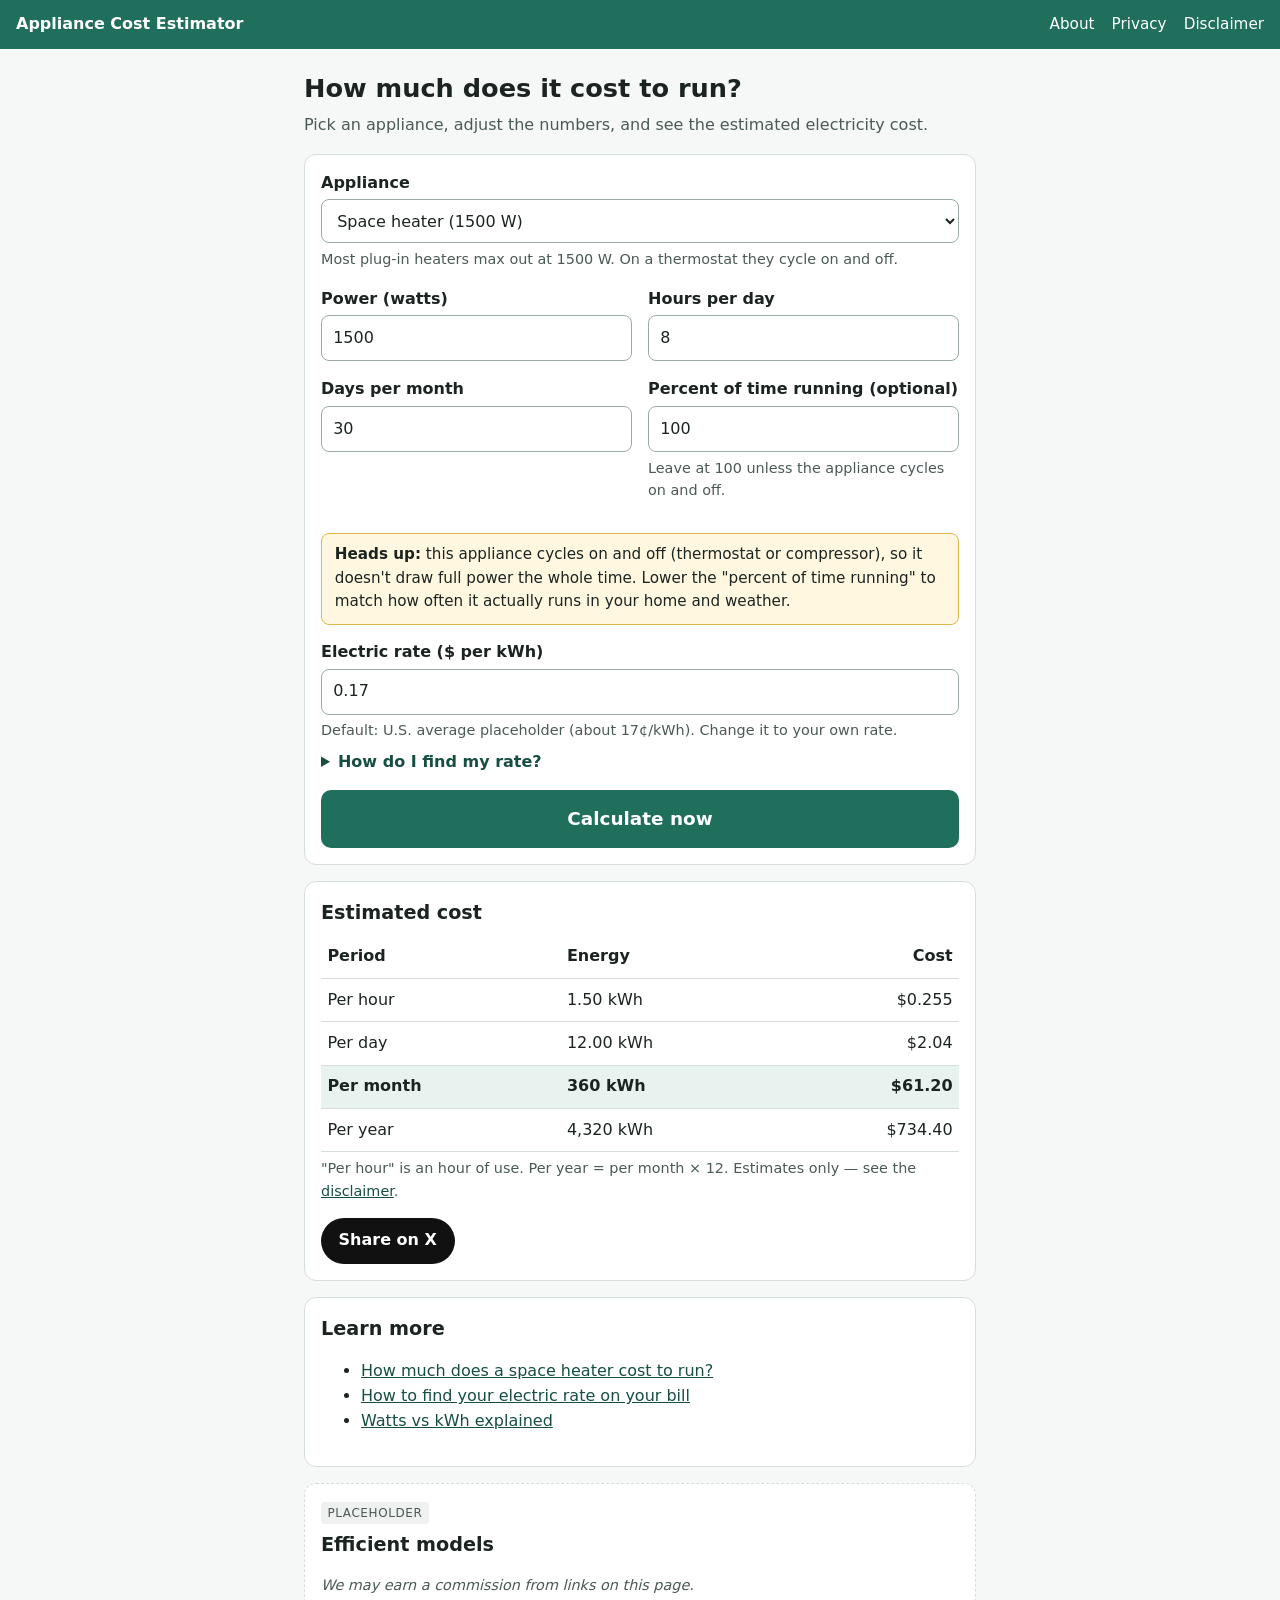
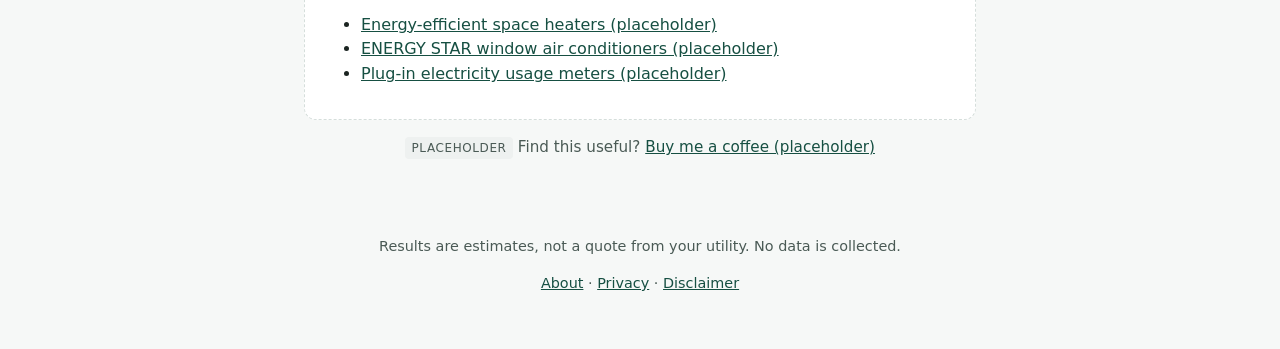
==== index.html @ 7a91cf77 "Work from file://, add Calculate now button, show unzip hint if scripts fail to load Co-Authored-By:" ====
<!doctype html>
<html lang="en">
<head>
  <meta charset="utf-8">
  <meta name="viewport" content="width=device-width, initial-scale=1">
  <title>Appliance Running-Cost Estimator</title>
  <meta name="description" content="Estimate how much it costs to run a home appliance per hour, day, month, and year at your electric rate.">
  <meta name="theme-color" content="#1f6f5c">
  <link rel="icon" href="icons/icon.svg" type="image/svg+xml">
  <link rel="apple-touch-icon" href="icons/icon-192.png">
  <link rel="stylesheet" href="styles.css">
</head>
<body>
  <a class="skip" href="#main">Skip to calculator</a>
  <header class="site-header">
    <a class="brand" href="index.html">Appliance Cost Estimator</a>
    <nav aria-label="Main">
      <a href="pages/about.html">About</a>
      <a href="pages/privacy.html">Privacy</a>
      <a href="pages/disclaimer.html">Disclaimer</a>
    </nav>
  </header>

  <main id="main">
    <h1>How much does it cost to run?</h1>
    <p class="lead">Pick an appliance, adjust the numbers, and see the estimated electricity cost.</p>

    <form id="calc-form" class="card" novalidate>
      <div class="field">
        <label for="appliance">Appliance</label>
        <select id="appliance"><option value="">Loading appliances…</option></select>
        <p id="appliance-note" class="hint" aria-live="polite"></p>
      </div>

      <div class="grid">
        <div class="field">
          <label for="watts">Power (watts)</label>
          <input id="watts" type="number" inputmode="decimal" min="0" step="any">
        </div>
        <div class="field">
          <label for="hours">Hours per day</label>
          <input id="hours" type="number" inputmode="decimal" min="0" max="24" step="any">
        </div>
        <div class="field">
          <label for="days">Days per month</label>
          <input id="days" type="number" inputmode="numeric" min="0" max="31" step="1">
        </div>
        <div class="field">
          <label for="duty">Percent of time running (optional)</label>
          <input id="duty" type="number" inputmode="decimal" min="0" max="100" step="any" aria-describedby="duty-help">
          <p id="duty-help" class="hint">Leave at 100 unless the appliance cycles on and off.</p>
        </div>
      </div>

      <p id="duty-tip" class="tip" hidden>
        <strong>Heads up:</strong> this appliance cycles on and off (thermostat or compressor), so it
        doesn't draw full power the whole time. Lower the "percent of time running" to match how often
        it actually runs in your home and weather.
      </p>

      <div class="field">
        <label for="rate">Electric rate ($ per kWh)</label>
        <input id="rate" type="number" inputmode="decimal" min="0" step="0.001" aria-describedby="rate-label">
        <p id="rate-label" class="hint"></p>
        <details>
          <summary>How do I find my rate?</summary>
          <p>Look at your electric bill. The simplest way: divide the <strong>total amount due</strong>
            for electricity by the <strong>kWh used</strong> that month. Example: $120 ÷ 800 kWh = $0.15 per kWh.
            <a href="pages/find-electric-rate.html">Step-by-step guide</a>.</p>
        </details>
      </div>

      <p id="form-error" class="error" role="alert" hidden></p>
      <p id="load-error" class="error" role="alert" hidden>
        The calculator files didn't load. If you opened this from inside a ZIP file, extract (unzip) the
        whole folder first, then open <code>index.html</code> from the extracted folder.
      </p>

      <button type="submit" class="button calc-button">Calculate now</button>
    </form>

    <section class="card results" aria-labelledby="results-heading">
      <h2 id="results-heading" tabindex="-1">Estimated cost</h2>
      <table>
        <thead><tr><th scope="col">Period</th><th scope="col">Energy</th><th scope="col">Cost</th></tr></thead>
        <tbody aria-live="polite">
          <tr><th scope="row">Per hour</th><td id="kwh-hour">–</td><td id="cost-hour">–</td></tr>
          <tr><th scope="row">Per day</th><td id="kwh-day">–</td><td id="cost-day">–</td></tr>
          <tr class="highlight"><th scope="row">Per month</th><td id="kwh-month">–</td><td id="cost-month">–</td></tr>
          <tr><th scope="row">Per year</th><td id="kwh-year">–</td><td id="cost-year">–</td></tr>
        </tbody>
      </table>
      <p class="hint">"Per hour" is an hour of use. Per year = per month × 12. Estimates only — see the <a href="pages/disclaimer.html">disclaimer</a>.</p>
      <a id="share-x" class="button" href="https://x.com/intent/post" target="_blank" rel="noopener noreferrer">Share on X</a>
    </section>

    <section class="card">
      <h2>Learn more</h2>
      <ul>
        <li><a href="pages/space-heater-cost.html">How much does a space heater cost to run?</a></li>
        <li><a href="pages/find-electric-rate.html">How to find your electric rate on your bill</a></li>
        <li><a href="pages/watts-vs-kwh.html">Watts vs kWh explained</a></li>
      </ul>
    </section>

    <!-- PLACEHOLDER blocks: below results only, never covering the calculator -->
    <aside id="affiliate" class="card placeholder" aria-labelledby="affiliate-heading" hidden>
      <p class="badge">Placeholder</p>
      <h2 id="affiliate-heading"></h2>
      <p id="affiliate-disclosure" class="disclosure"></p>
      <ul id="affiliate-links"></ul>
    </aside>

    <aside id="sponsor" class="card placeholder" aria-label="Local sponsor" hidden>
      <p class="badge">Local sponsor</p>
      <h2 id="sponsor-name"></h2>
      <p id="sponsor-message"></p>
      <a id="sponsor-link" href="#" rel="sponsored nofollow">Learn more</a>
    </aside>

    <p id="tip" class="tip-line" hidden><span class="badge">Placeholder</span> Find this useful? <a id="tip-link" href="#"></a></p>
  </main>

  <footer class="site-footer">
    <p>Results are estimates, not a quote from your utility. No data is collected.</p>
    <p><a href="pages/about.html">About</a> · <a href="pages/privacy.html">Privacy</a> · <a href="pages/disclaimer.html">Disclaimer</a></p>
  </footer>

  <noscript><p class="error" style="text-align:center">Please turn on JavaScript to use the calculator.</p></noscript>
  <!-- Plain scripts (no modules, no fetch) so the page works when opened directly from a file. Order matters: config first. -->
  <script src="config.js"></script>
  <script src="app.js"></script>
  <script>
    if (!window.APP_CONFIG || !window.APP_READY) {
      document.getElementById("load-error").hidden = false;
    }
  </script>
</body>
</html>
---- styles.css ----
:root {
  --bg: #f6f8f7; --card: #fff; --text: #1b2421; --muted: #4a5a55;
  --accent: #1f6f5c; --accent-dark: #164f42; --border: #d5dedb;
  --warn-bg: #fff7e0; --warn-border: #e0b84a; --error: #b3261e;
}
* { box-sizing: border-box; }
html { -webkit-text-size-adjust: 100%; }
body {
  margin: 0; font: 1rem/1.55 system-ui, -apple-system, "Segoe UI", Roboto, sans-serif;
  color: var(--text); background: var(--bg);
}
a { color: var(--accent-dark); }
a:focus-visible, button:focus-visible, input:focus-visible, select:focus-visible, summary:focus-visible {
  outline: 3px solid #f2a900; outline-offset: 2px;
}
.skip { position: absolute; left: -999px; }
.skip:focus { left: 1rem; top: 1rem; background: #fff; padding: .5rem; z-index: 10; }

.site-header {
  display: flex; flex-wrap: wrap; gap: .5rem 1rem; align-items: center; justify-content: space-between;
  padding: .75rem 1rem; background: var(--accent); color: #fff;
}
.site-header a { color: #fff; text-decoration: none; }
.site-header nav a { margin-left: .75rem; font-size: .95rem; }
.site-header nav a:first-child { margin-left: 0; }
.brand { font-weight: 700; }

main { max-width: 44rem; margin: 0 auto; padding: 1rem; }
h1 { font-size: 1.6rem; line-height: 1.25; margin: .5rem 0; }
h2 { font-size: 1.2rem; margin: 0 0 .5rem; }
.lead { color: var(--muted); margin-top: 0; }

.card {
  background: var(--card); border: 1px solid var(--border); border-radius: 12px;
  padding: 1rem; margin: 1rem 0;
}
.field { margin-bottom: 1rem; }
label { display: block; font-weight: 600; margin-bottom: .25rem; }
input, select {
  width: 100%; font: inherit; padding: .6rem .7rem; min-height: 44px;
  border: 1px solid #9aaba6; border-radius: 8px; background: #fff; color: var(--text);
}
.grid { display: grid; gap: 0 1rem; grid-template-columns: 1fr; }
@media (min-width: 34rem) { .grid { grid-template-columns: 1fr 1fr; } }
.hint { color: var(--muted); font-size: .9rem; margin: .3rem 0 0; }
.tip { background: var(--warn-bg); border: 1px solid var(--warn-border); border-radius: 8px; padding: .6rem .8rem; font-size: .95rem; }
.error { color: var(--error); font-weight: 600; }
details { margin-top: .5rem; }
summary { cursor: pointer; color: var(--accent-dark); font-weight: 600; }

table { width: 100%; border-collapse: collapse; }
th, td { text-align: left; padding: .55rem .4rem; border-bottom: 1px solid var(--border); }
td:last-child, th:last-child { text-align: right; }
tbody th { font-weight: 500; }
.highlight { background: #e8f3ef; font-weight: 700; }
.highlight th { font-weight: 700; }

.button {
  display: inline-block; margin-top: 1rem; padding: .65rem 1.1rem; min-height: 44px;
  background: #111; color: #fff; border-radius: 999px; text-decoration: none; font-weight: 600;
}
.button:hover { background: #333; }
.calc-button {
  display: block; width: 100%; margin-top: .5rem; padding: .9rem 1rem; border: 0; cursor: pointer;
  font: inherit; font-size: 1.15rem; font-weight: 700; background: var(--accent); border-radius: 10px;
}
.calc-button:hover { background: var(--accent-dark); }
#results-heading:focus { outline: none; }

.placeholder { border-style: dashed; }
.badge {
  display: inline-block; font-size: .75rem; text-transform: uppercase; letter-spacing: .05em;
  background: #eef1f0; color: var(--muted); border-radius: 4px; padding: .1rem .4rem; margin: 0 0 .4rem;
}
.disclosure { font-size: .9rem; color: var(--muted); font-style: italic; }
.tip-line { text-align: center; font-size: .95rem; color: var(--muted); }

article { max-width: 44rem; }
article h1 { margin-top: 1rem; }
.back { display: inline-block; margin-top: 1rem; }

.site-footer { text-align: center; color: var(--muted); font-size: .9rem; padding: 1.5rem 1rem 2.5rem; }
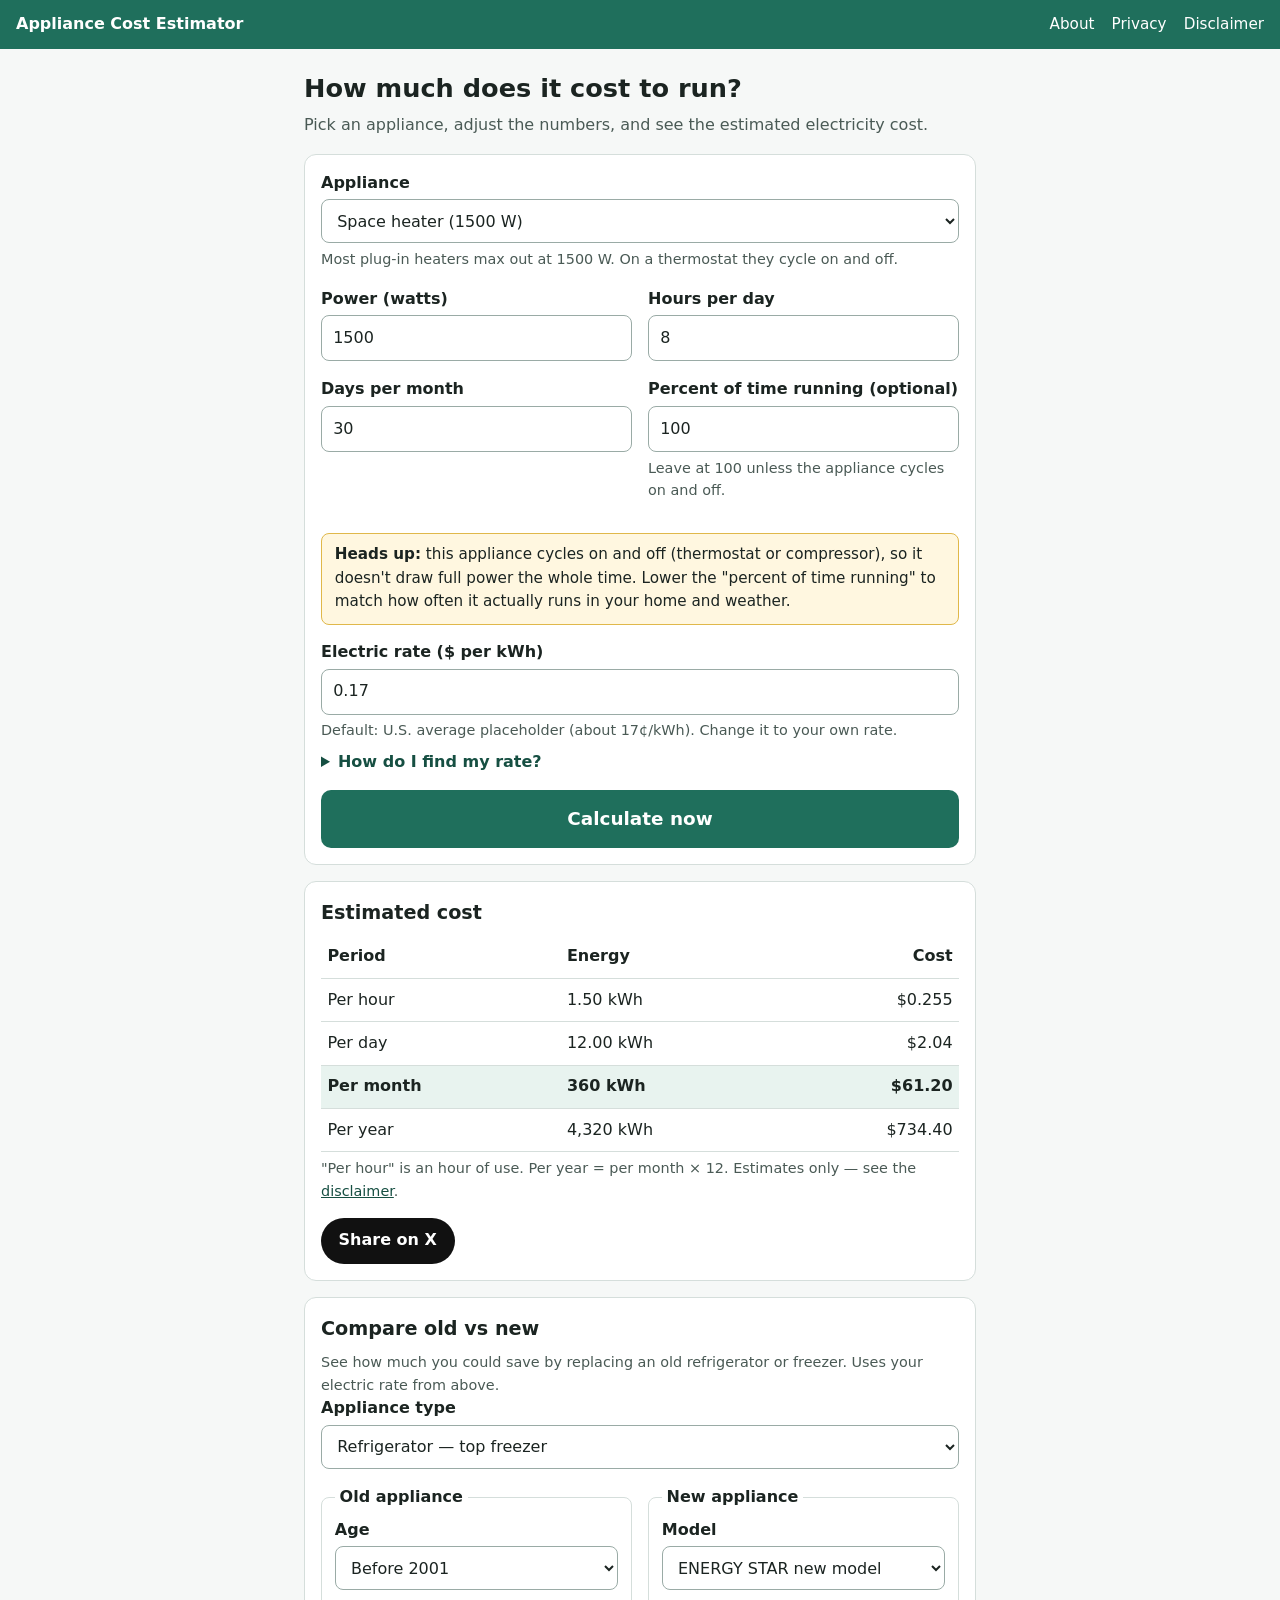
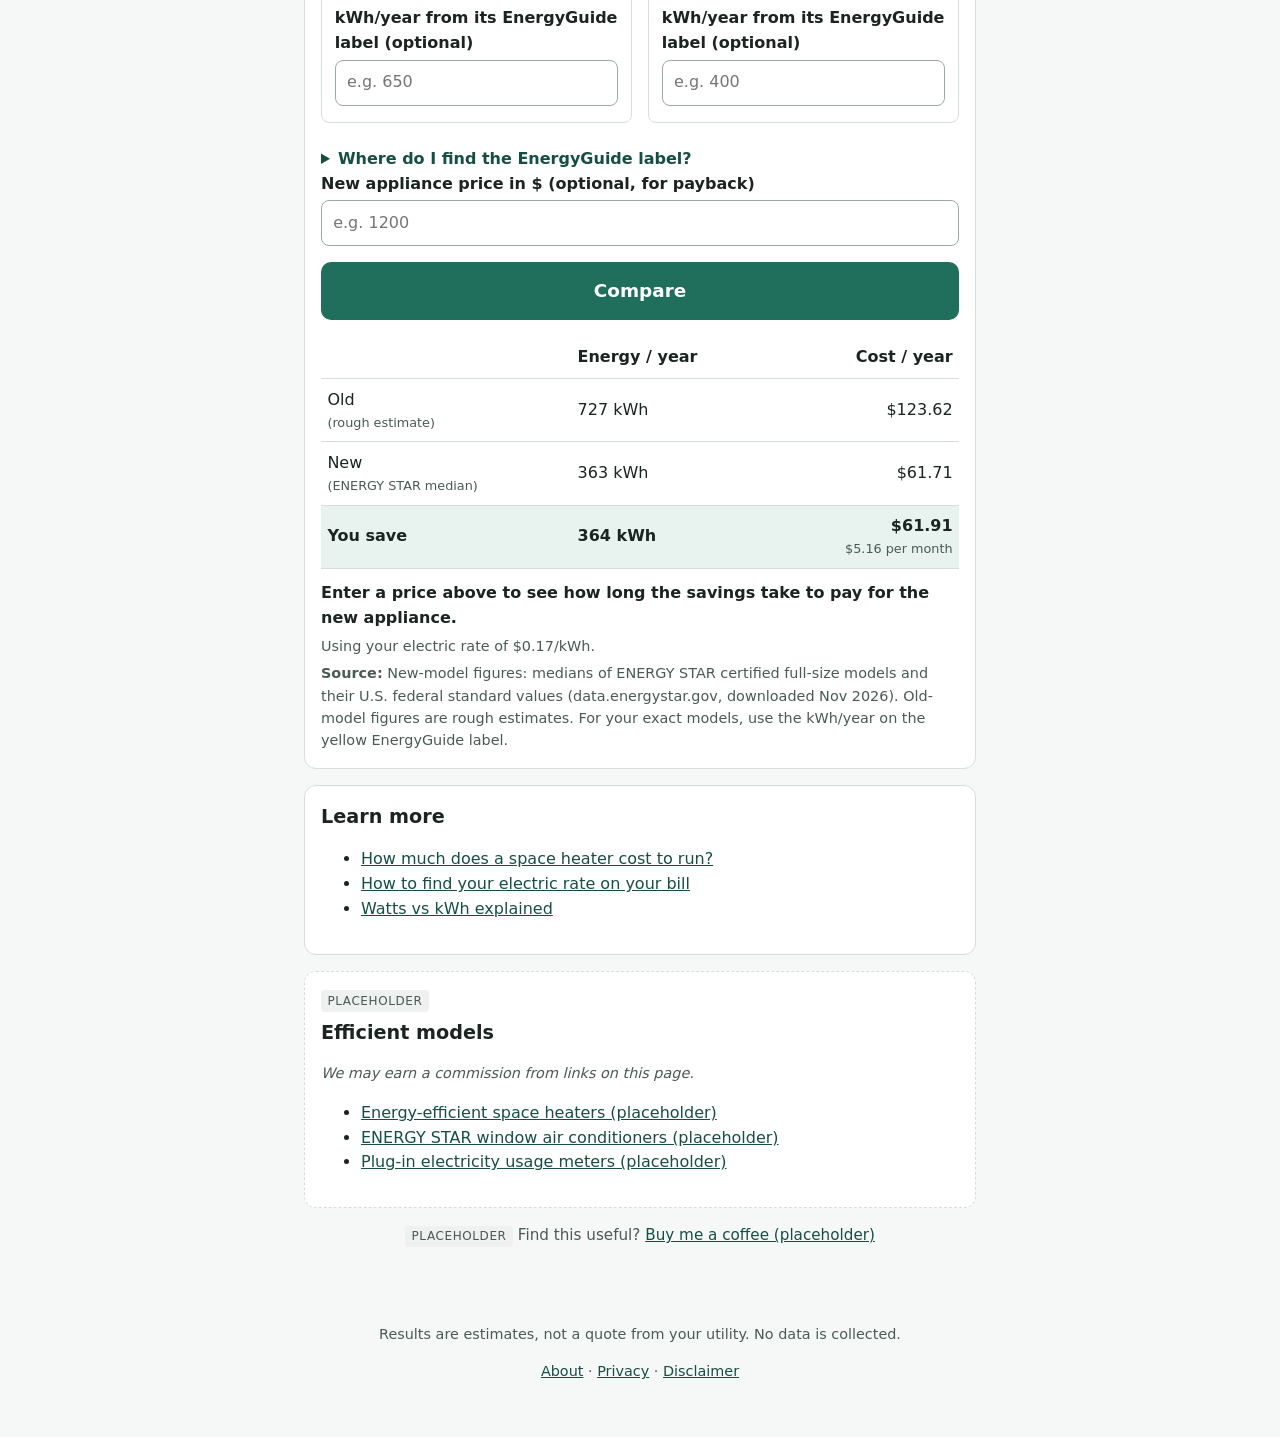
==== commit 25486369: "Add old vs new comparison for refrigerators and freezers (ENERGY STAR data) Co-Authored-By: bot_apk " ====
--- a/index.html
+++ b/index.html
@@ -94,6 +94,79 @@
       <a id="share-x" class="button" href="https://x.com/intent/post" target="_blank" rel="noopener noreferrer">Share on X</a>
     </section>
 
+    <section id="compare" class="card" aria-labelledby="compare-heading">
+      <h2 id="compare-heading">Compare old vs new</h2>
+      <p class="hint">See how much you could save by replacing an old refrigerator or freezer. Uses your electric rate from above.</p>
+      <form id="compare-form" novalidate>
+        <div class="field">
+          <label for="cmp-type">Appliance type</label>
+          <select id="cmp-type"><option value="">Loading…</option></select>
+        </div>
+        <div class="grid">
+          <fieldset>
+            <legend>Old appliance</legend>
+            <div class="field">
+              <label for="cmp-old-age">Age</label>
+              <select id="cmp-old-age"></select>
+            </div>
+            <div class="field">
+              <label for="cmp-old-kwh">kWh/year from its EnergyGuide label (optional)</label>
+              <input id="cmp-old-kwh" type="number" inputmode="numeric" min="0" step="1" placeholder="e.g. 650">
+            </div>
+          </fieldset>
+          <fieldset>
+            <legend>New appliance</legend>
+            <div class="field">
+              <label for="cmp-new-kind">Model</label>
+              <select id="cmp-new-kind">
+                <option value="energyStarNew">ENERGY STAR new model</option>
+                <option value="standardNew">Standard new model</option>
+              </select>
+            </div>
+            <div class="field">
+              <label for="cmp-new-kwh">kWh/year from its EnergyGuide label (optional)</label>
+              <input id="cmp-new-kwh" type="number" inputmode="numeric" min="0" step="1" placeholder="e.g. 400">
+            </div>
+          </fieldset>
+        </div>
+        <details>
+          <summary>Where do I find the EnergyGuide label?</summary>
+          <p>It's the yellow label that says <strong>Estimated Yearly Energy Use</strong> in kWh. On an appliance you own,
+            look inside the door or on the side or back (older units may no longer have it). For a new model, it's on the
+            appliance in the store and usually in the store's online listing. You can also search the model number in the
+            ENERGY STAR product finder. The kWh/year number is more accurate than our typical values, so use it when you can.</p>
+        </details>
+        <div class="field">
+          <label for="cmp-price">New appliance price in $ (optional, for payback)</label>
+          <input id="cmp-price" type="number" inputmode="decimal" min="0" step="any" placeholder="e.g. 1200">
+        </div>
+        <p id="cmp-error" class="error" role="alert" hidden></p>
+        <button type="submit" class="button calc-button">Compare</button>
+      </form>
+
+      <div id="cmp-results" aria-live="polite">
+        <table>
+          <thead><tr><th scope="col"></th><th scope="col">Energy / year</th><th scope="col">Cost / year</th></tr></thead>
+          <tbody>
+            <tr><th scope="row">Old <span id="cmp-old-src" class="src"></span></th><td id="cmp-old-year-kwh">–</td><td id="cmp-old-year-cost">–</td></tr>
+            <tr><th scope="row">New <span id="cmp-new-src" class="src"></span></th><td id="cmp-new-year-kwh">–</td><td id="cmp-new-year-cost">–</td></tr>
+            <tr class="highlight"><th scope="row">You save</th><td id="cmp-save-kwh">–</td><td><span id="cmp-save-year">–</span><span id="cmp-save-month" class="src"></span></td></tr>
+          </tbody>
+        </table>
+        <p id="cmp-payback" class="payback"></p>
+        <p id="cmp-rate-note" class="hint"></p>
+        <p class="hint"><strong>Source:</strong> <span id="cmp-source"></span></p>
+      </div>
+    </section>
+
+    <!-- Local sponsor slot: right below the savings result. Off by default (config.js > sponsor.enabled). -->
+    <aside id="sponsor" class="card placeholder" aria-label="Local sponsor" hidden>
+      <p class="badge">Local sponsor</p>
+      <h2 id="sponsor-name"></h2>
+      <p id="sponsor-message"></p>
+      <a id="sponsor-link" href="#" rel="sponsored nofollow">Learn more</a>
+    </aside>
+
     <section class="card">
       <h2>Learn more</h2>
       <ul>
@@ -111,12 +184,6 @@
       <ul id="affiliate-links"></ul>
     </aside>
 
-    <aside id="sponsor" class="card placeholder" aria-label="Local sponsor" hidden>
-      <p class="badge">Local sponsor</p>
-      <h2 id="sponsor-name"></h2>
-      <p id="sponsor-message"></p>
-      <a id="sponsor-link" href="#" rel="sponsored nofollow">Learn more</a>
-    </aside>
 
     <p id="tip" class="tip-line" hidden><span class="badge">Placeholder</span> Find this useful? <a id="tip-link" href="#"></a></p>
   </main>
@@ -130,6 +197,7 @@
   <!-- Plain scripts (no modules, no fetch) so the page works when opened directly from a file. Order matters: config first. -->
   <script src="config.js"></script>
   <script src="app.js"></script>
+  <script src="compare.js"></script>
   <script>
     if (!window.APP_CONFIG || !window.APP_READY) {
       document.getElementById("load-error").hidden = false;
--- a/styles.css
+++ b/styles.css
@@ -80,3 +80,9 @@
 .back { display: inline-block; margin-top: 1rem; }
 
 .site-footer { text-align: center; color: var(--muted); font-size: .9rem; padding: 1.5rem 1rem 2.5rem; }
+
+fieldset { border: 1px solid var(--border); border-radius: 8px; padding: .5rem .8rem 0; margin: 0 0 1rem; min-width: 0; }
+legend { font-weight: 700; padding: 0 .3rem; }
+.src { display: block; font-size: .8rem; font-weight: 400; color: var(--muted); }
+.payback { font-weight: 600; margin: .75rem 0 .25rem; }
+#cmp-results { margin-top: 1rem; }
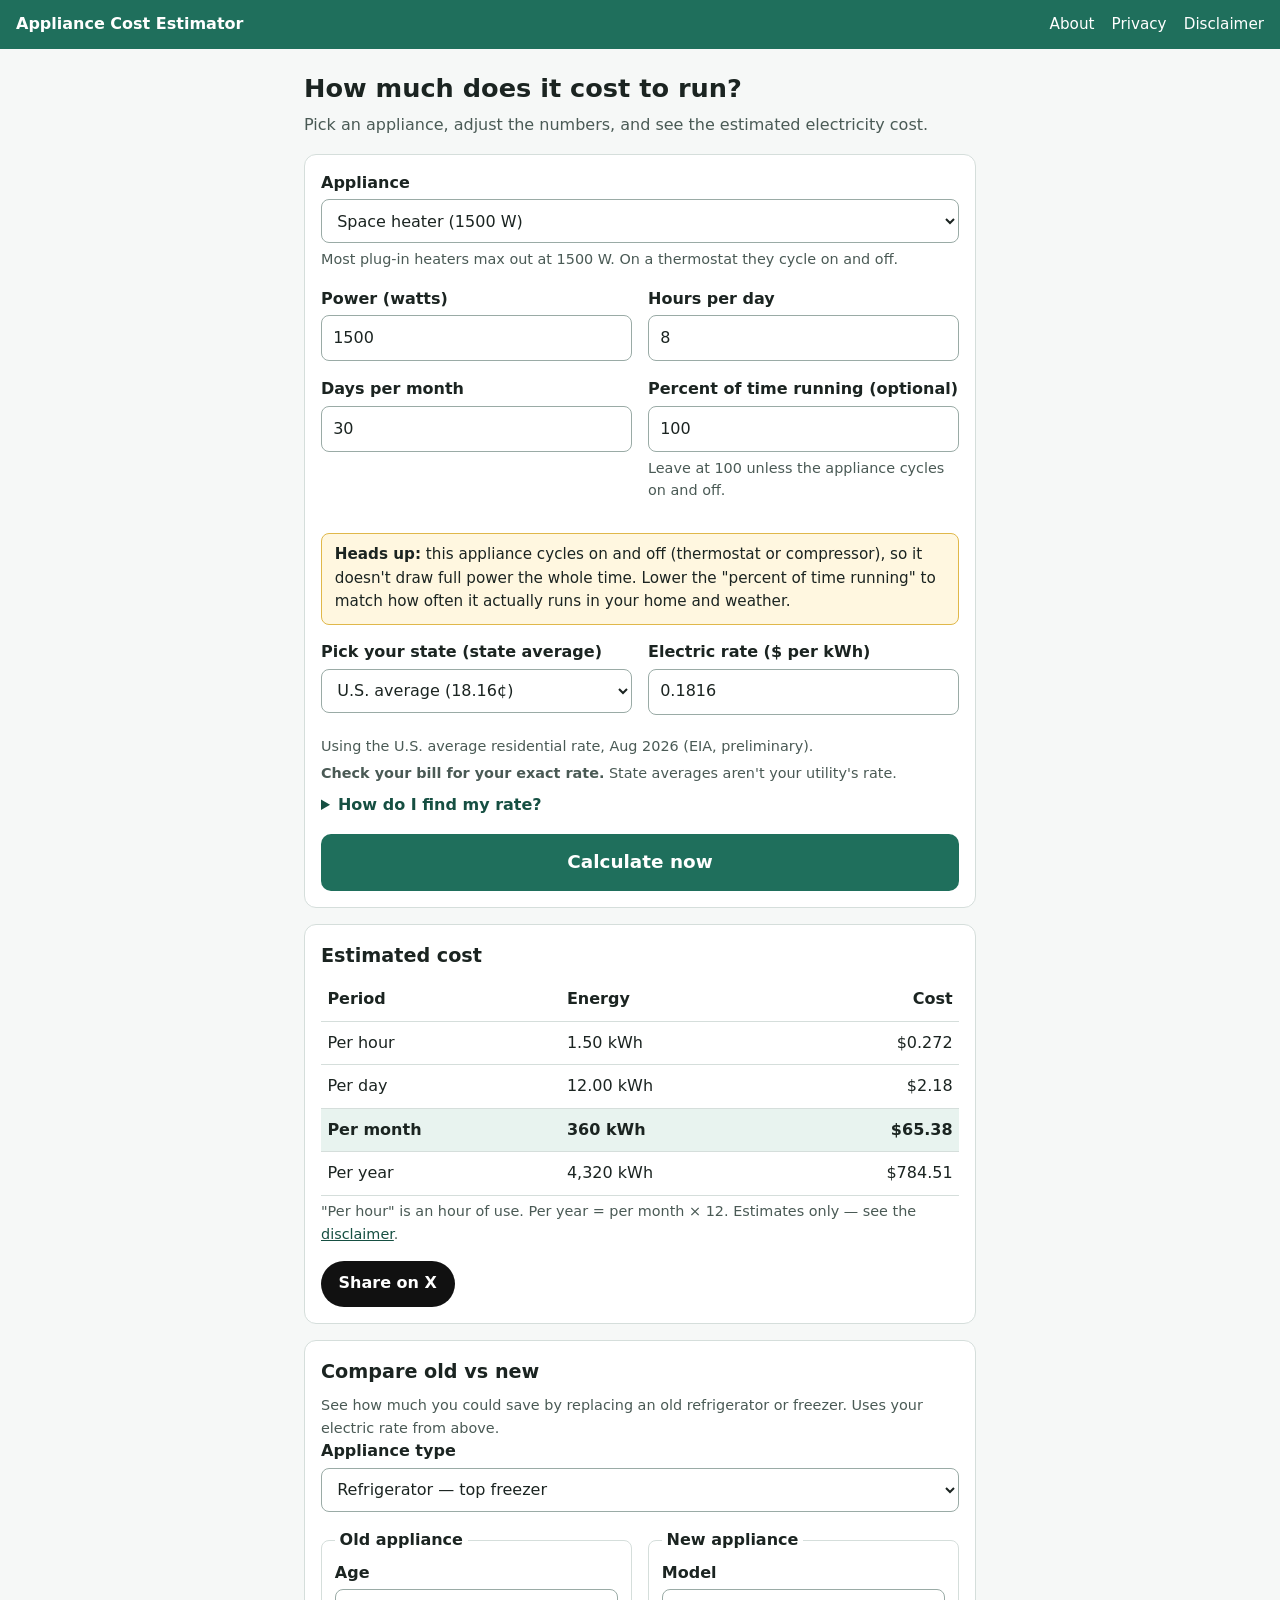
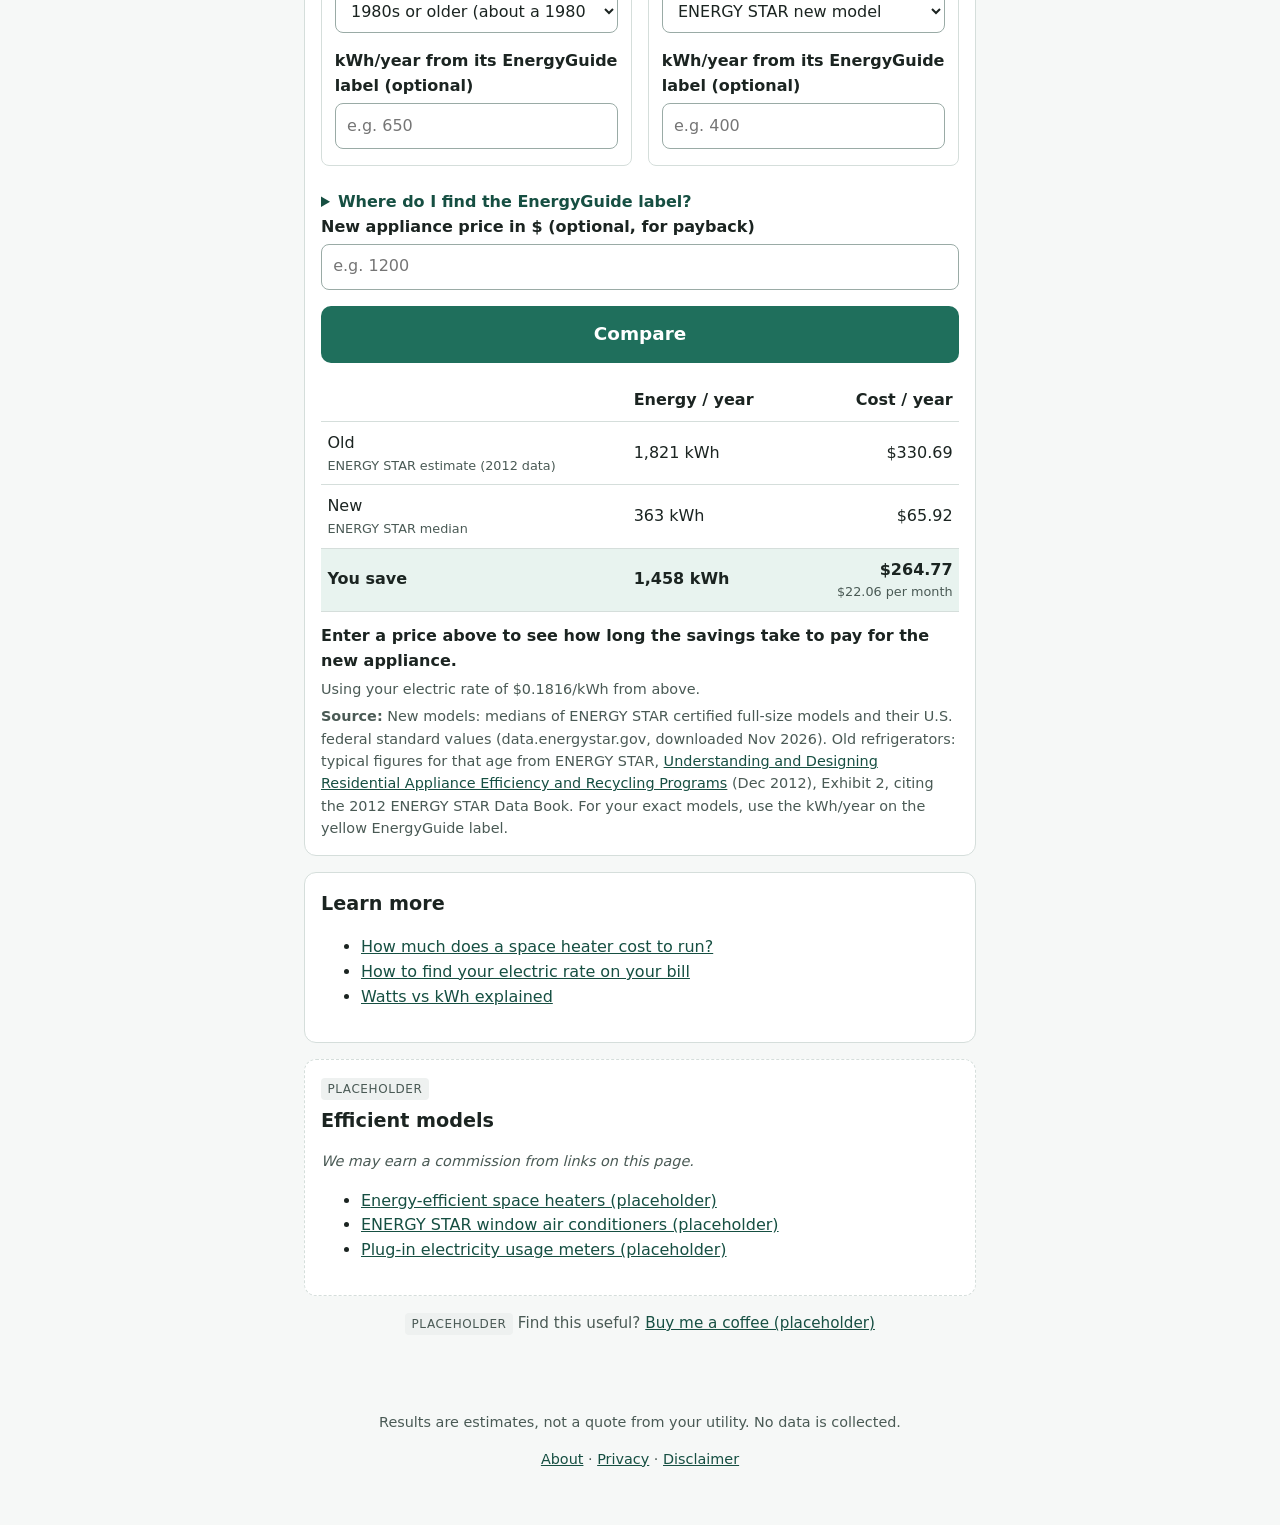
==== commit bd496d70: "EIA Aug 2026 default and state rates; ENERGY STAR figures for old refrigerators Co-Authored-By: bot_" ====
--- a/index.html
+++ b/index.html
@@ -58,10 +58,19 @@
         it actually runs in your home and weather.
       </p>
 
+      <div class="grid">
+        <div class="field">
+          <label for="state">Pick your state (state average)</label>
+          <select id="state"></select>
+        </div>
+        <div class="field">
+          <label for="rate">Electric rate ($ per kWh)</label>
+          <input id="rate" type="number" inputmode="decimal" min="0" step="0.0001" aria-describedby="rate-label rate-check">
+        </div>
+      </div>
       <div class="field">
-        <label for="rate">Electric rate ($ per kWh)</label>
-        <input id="rate" type="number" inputmode="decimal" min="0" step="0.001" aria-describedby="rate-label">
         <p id="rate-label" class="hint"></p>
+        <p id="rate-check" class="hint"><strong>Check your bill for your exact rate.</strong> State averages aren't your utility's rate.</p>
         <details>
           <summary>How do I find my rate?</summary>
           <p>Look at your electric bill. The simplest way: divide the <strong>total amount due</strong>
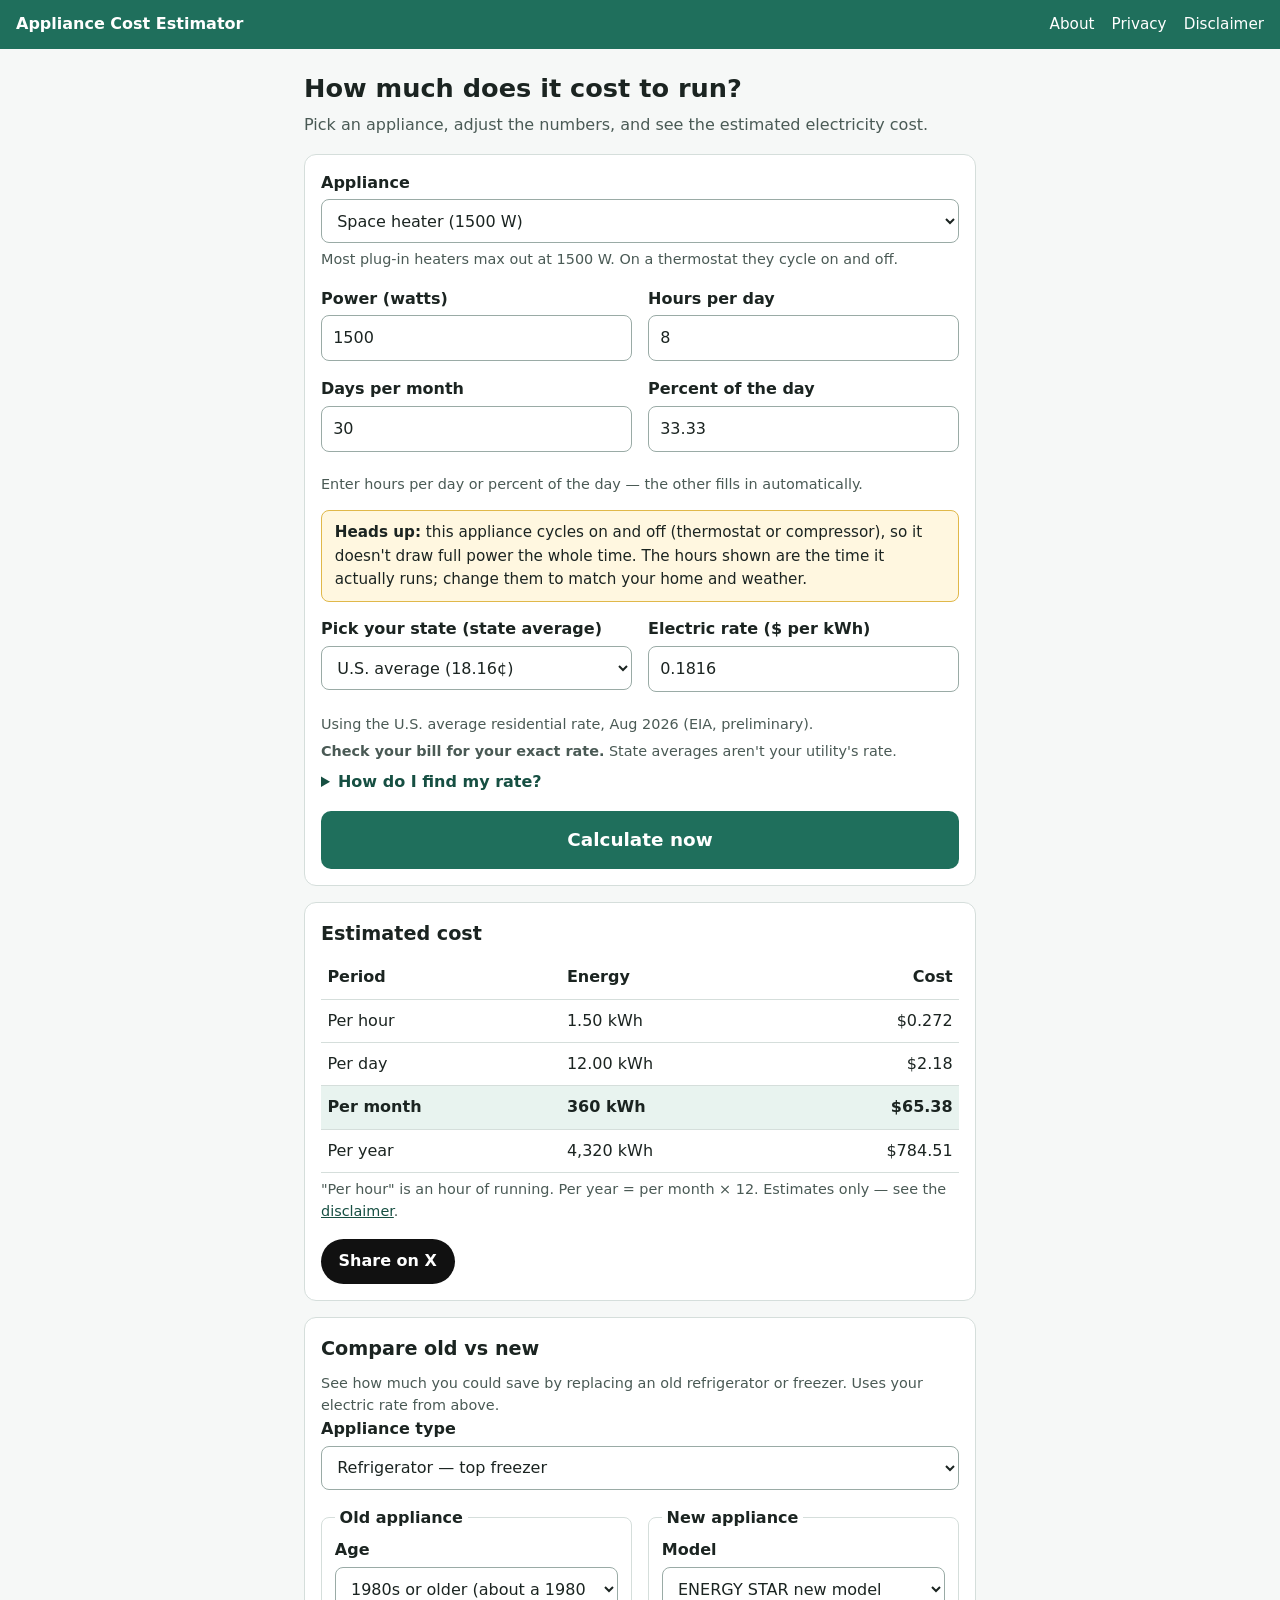
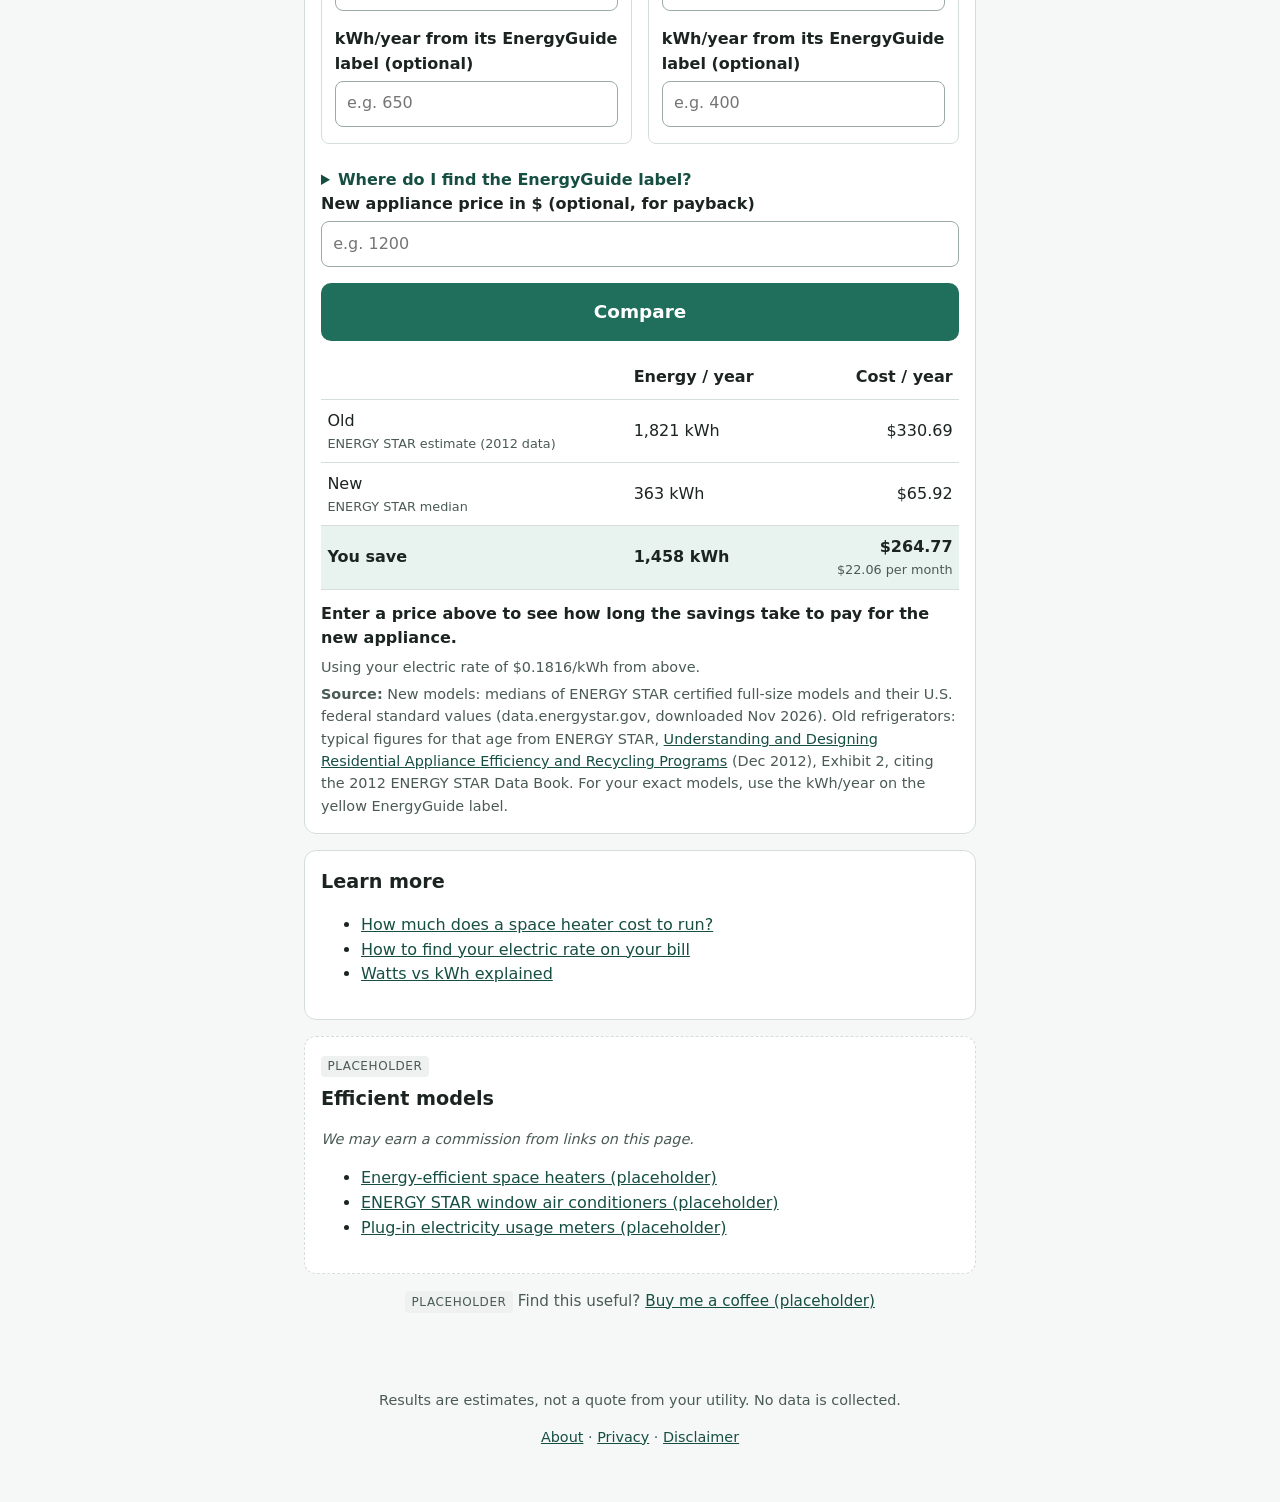
==== commit a06d45bc: "Link hours per day and percent of the day; fold duty cycles into preset hours (ace-v6) Co-Authored-B" ====
--- a/index.html
+++ b/index.html
@@ -39,23 +39,24 @@
         </div>
         <div class="field">
           <label for="hours">Hours per day</label>
-          <input id="hours" type="number" inputmode="decimal" min="0" max="24" step="any">
+          <input id="hours" type="number" inputmode="decimal" min="0" max="24" step="any" aria-describedby="time-help time-error">
         </div>
         <div class="field">
           <label for="days">Days per month</label>
           <input id="days" type="number" inputmode="numeric" min="0" max="31" step="1">
         </div>
         <div class="field">
-          <label for="duty">Percent of time running (optional)</label>
-          <input id="duty" type="number" inputmode="decimal" min="0" max="100" step="any" aria-describedby="duty-help">
-          <p id="duty-help" class="hint">Leave at 100 unless the appliance cycles on and off.</p>
-        </div>
-      </div>
+          <label for="duty">Percent of the day</label>
+          <input id="duty" type="number" inputmode="decimal" min="0" max="100" step="any" aria-describedby="time-help time-error">
+        </div>
+      </div>
+      <p id="time-help" class="hint">Enter hours per day or percent of the day — the other fills in automatically.</p>
+      <p id="time-error" class="error" role="alert" hidden></p>
 
       <p id="duty-tip" class="tip" hidden>
         <strong>Heads up:</strong> this appliance cycles on and off (thermostat or compressor), so it
-        doesn't draw full power the whole time. Lower the "percent of time running" to match how often
-        it actually runs in your home and weather.
+        doesn't draw full power the whole time. The hours shown are the time it actually runs; change them
+        to match your home and weather.
       </p>
 
       <div class="grid">
@@ -80,10 +81,12 @@
       </div>
 
       <p id="form-error" class="error" role="alert" hidden></p>
-      <p id="load-error" class="error" role="alert" hidden>
-        The calculator files didn't load. If you opened this from inside a ZIP file, extract (unzip) the
-        whole folder first, then open <code>index.html</code> from the extracted folder.
-      </p>
+      <div id="load-error" class="error load-error" role="alert" hidden>
+        <p><strong>The calculator didn't start.</strong> What failed:</p>
+        <ul id="load-error-list"></ul>
+        <p>If you opened this from inside a ZIP file, extract (unzip) the whole folder first, then open
+          <code>index.html</code> from the extracted folder. On a web server, reload the page (Ctrl+Shift+R, or pull down to refresh on a phone).</p>
+      </div>
 
       <button type="submit" class="button calc-button">Calculate now</button>
     </form>
@@ -99,7 +102,7 @@
           <tr><th scope="row">Per year</th><td id="kwh-year">–</td><td id="cost-year">–</td></tr>
         </tbody>
       </table>
-      <p class="hint">"Per hour" is an hour of use. Per year = per month × 12. Estimates only — see the <a href="pages/disclaimer.html">disclaimer</a>.</p>
+      <p class="hint">"Per hour" is an hour of running. Per year = per month × 12. Estimates only — see the <a href="pages/disclaimer.html">disclaimer</a>.</p>
       <a id="share-x" class="button" href="https://x.com/intent/post" target="_blank" rel="noopener noreferrer">Share on X</a>
     </section>
 
@@ -204,13 +207,38 @@
 
   <noscript><p class="error" style="text-align:center">Please turn on JavaScript to use the calculator.</p></noscript>
   <!-- Plain scripts (no modules, no fetch) so the page works when opened directly from a file. Order matters: config first. -->
+  <script>
+    // Collect script errors (including files that fail to load) so they can be shown on the page.
+    window.APP_ERRORS = [];
+    window.addEventListener("error", function (e) {
+      var t = e.target;
+      if (t && t.tagName === "SCRIPT") {
+        window.APP_ERRORS.push("Couldn't load " + t.src.split("/").pop());
+      } else if (t === window && e.message && e.message !== "Script error.") {
+        window.APP_ERRORS.push((e.filename ? e.filename.split("/").pop() + ": " : "") + e.message);
+      }
+    }, true);
+  </script>
   <script src="config.js"></script>
   <script src="app.js"></script>
   <script src="compare.js"></script>
   <script>
-    if (!window.APP_CONFIG || !window.APP_READY) {
-      document.getElementById("load-error").hidden = false;
-    }
+    (function () {
+      var problems = window.APP_ERRORS.slice();
+      if (!window.APP_CONFIG) problems.push("config.js didn't load or has an error, so there are no appliance presets.");
+      if (!window.APP_READY) problems.push("app.js didn't finish starting.");
+      if (!window.COMPARE_READY) problems.push("compare.js didn't finish starting.");
+      if (!problems.length) return;
+      var list = document.getElementById("load-error-list");
+      problems.forEach(function (msg) {
+        var li = document.createElement("li");
+        li.textContent = msg;
+        list.appendChild(li);
+      });
+      var box = document.getElementById("load-error");
+      box.hidden = false;
+      box.scrollIntoView();
+    })();
   </script>
 </body>
 </html>
--- a/styles.css
+++ b/styles.css
@@ -86,3 +86,5 @@
 .src { display: block; font-size: .8rem; font-weight: 400; color: var(--muted); }
 .payback { font-weight: 600; margin: .75rem 0 .25rem; }
 #cmp-results { margin-top: 1rem; }
+.load-error { border: 2px solid var(--error); border-radius: 8px; padding: .5rem .8rem; background: #fdecea; font-weight: 400; }
+.load-error ul { margin: .25rem 0; }
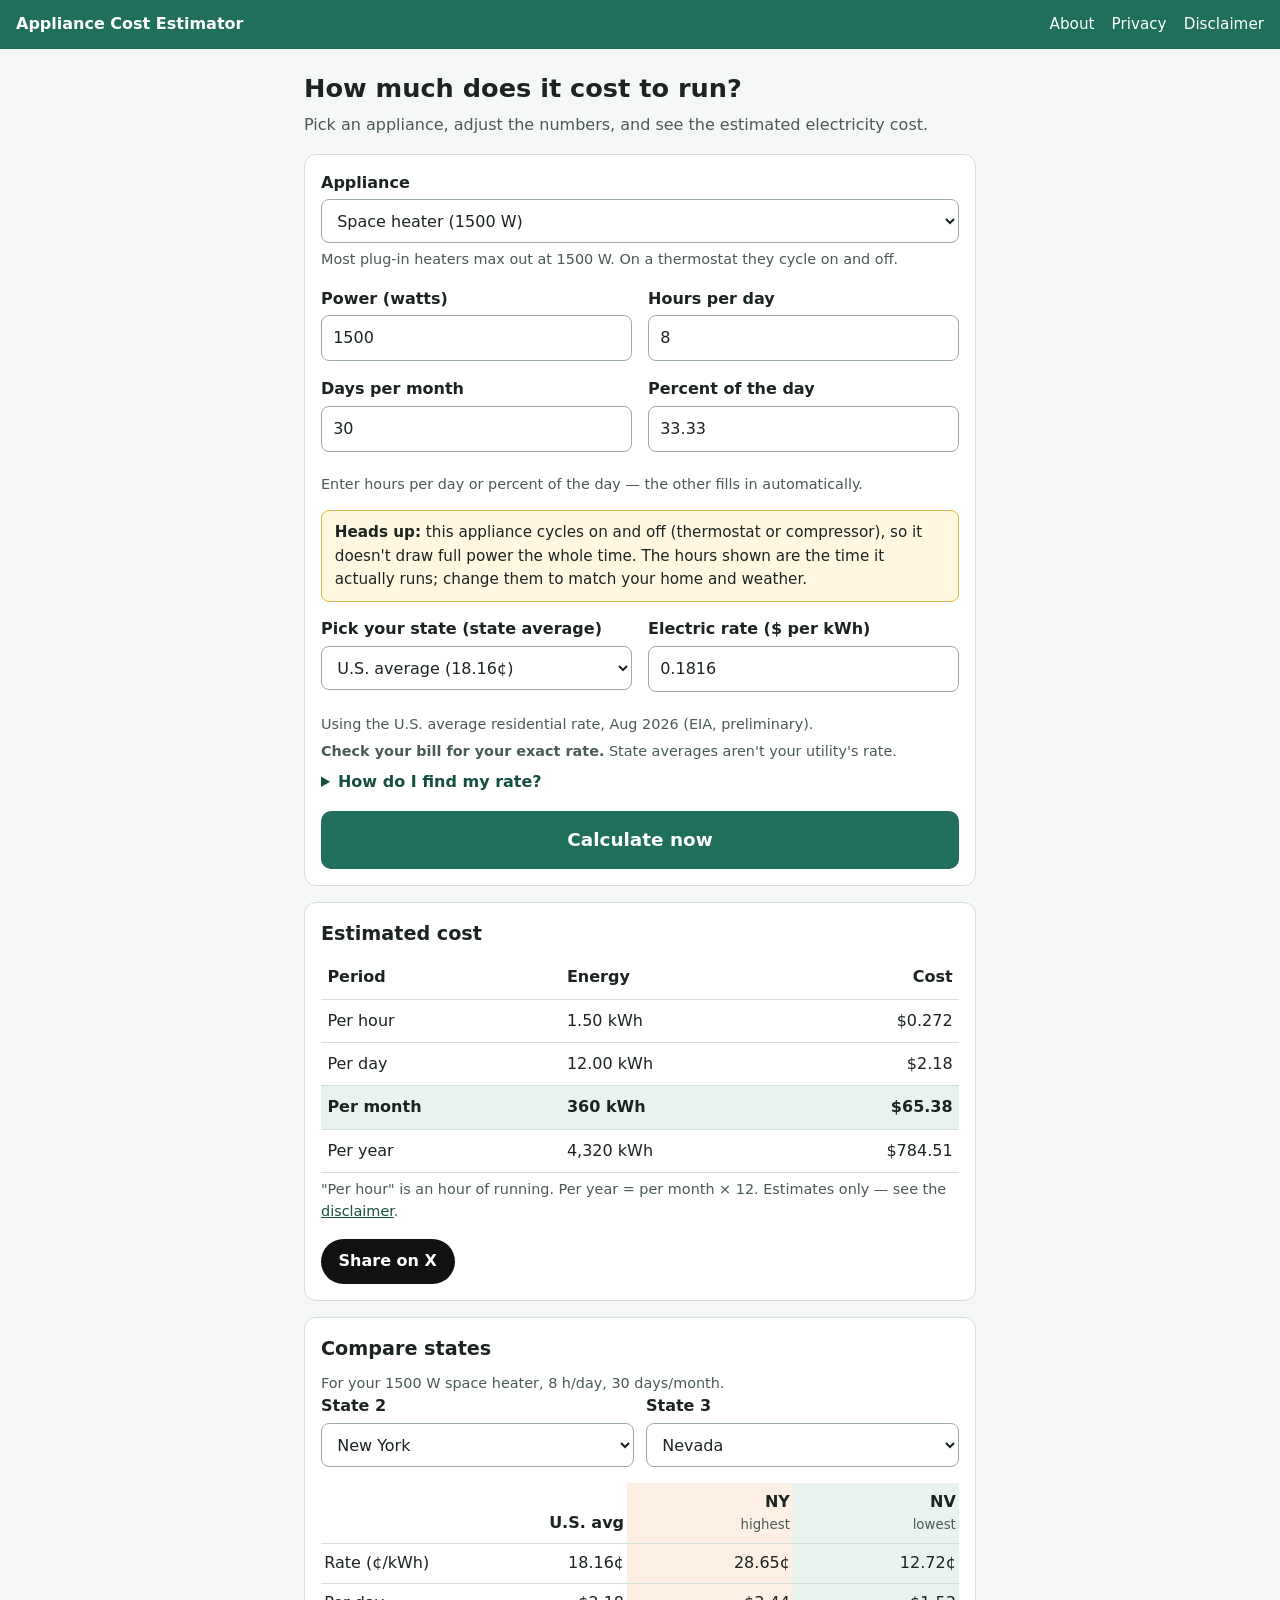
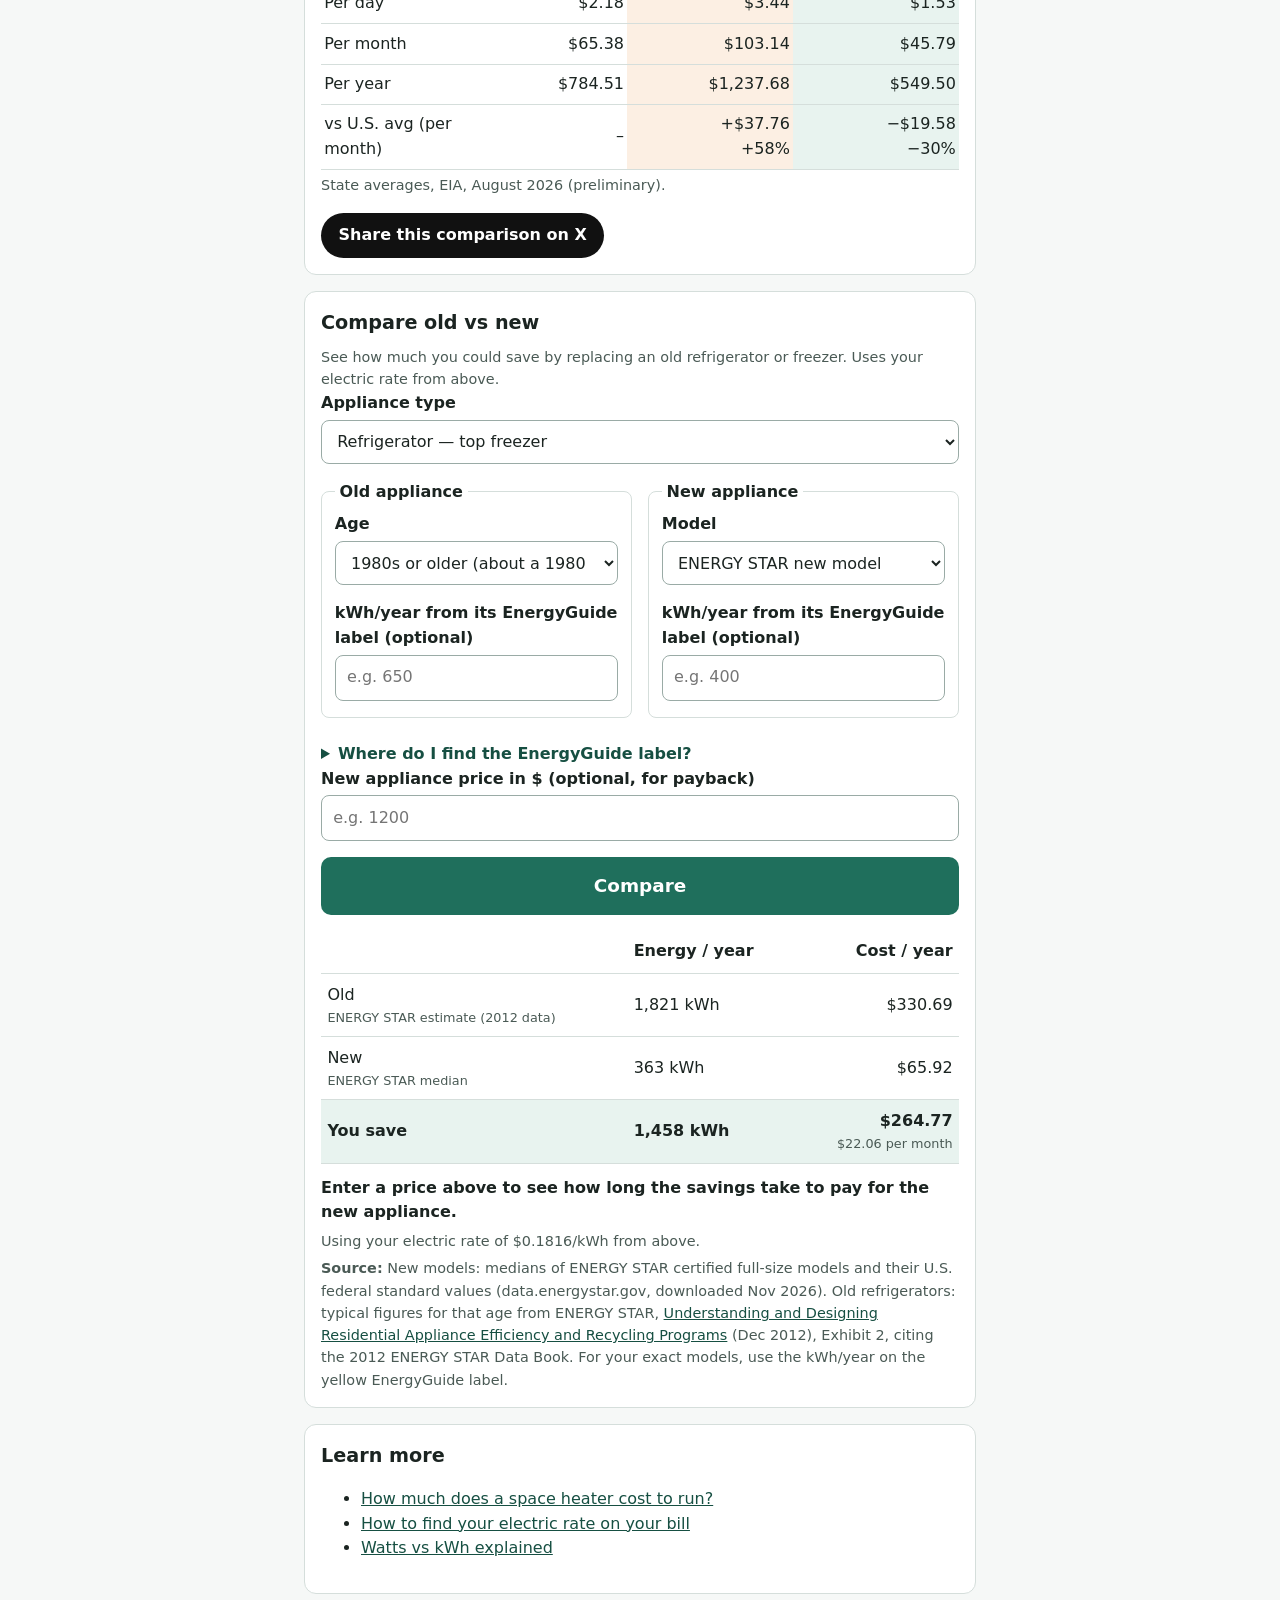
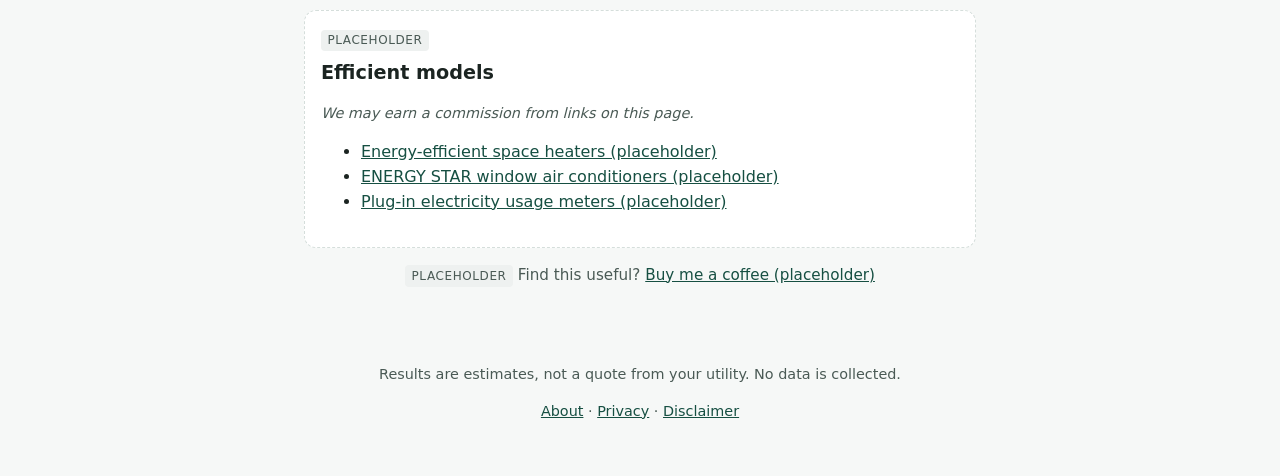
==== commit bb86c5b2: "Add Compare states section (U.S. avg vs two states) with Share on X (ace-v7) Co-Authored-By: bot_apk" ====
--- a/index.html
+++ b/index.html
@@ -104,6 +104,29 @@
       </table>
       <p class="hint">"Per hour" is an hour of running. Per year = per month × 12. Estimates only — see the <a href="pages/disclaimer.html">disclaimer</a>.</p>
       <a id="share-x" class="button" href="https://x.com/intent/post" target="_blank" rel="noopener noreferrer">Share on X</a>
+    </section>
+
+    <section id="states" class="card" aria-labelledby="states-heading">
+      <h2 id="states-heading">Compare states</h2>
+      <p id="st-for" class="hint"></p>
+      <div class="st-pickers">
+        <div class="field">
+          <label for="st-a">State 2</label>
+          <select id="st-a"></select>
+        </div>
+        <div class="field">
+          <label for="st-b">State 3</label>
+          <select id="st-b"></select>
+        </div>
+      </div>
+      <table class="st-table">
+        <thead>
+          <tr><td></td><th scope="col" id="st-h0"></th><th scope="col" id="st-h1"></th><th scope="col" id="st-h2"></th></tr>
+        </thead>
+        <tbody id="st-body" aria-live="polite"></tbody>
+      </table>
+      <p id="st-label" class="hint"></p>
+      <a id="share-states" class="button" href="https://x.com/intent/post" target="_blank" rel="noopener noreferrer">Share this comparison on X</a>
     </section>
 
     <section id="compare" class="card" aria-labelledby="compare-heading">
--- a/styles.css
+++ b/styles.css
@@ -88,3 +88,15 @@
 #cmp-results { margin-top: 1rem; }
 .load-error { border: 2px solid var(--error); border-radius: 8px; padding: .5rem .8rem; background: #fdecea; font-weight: 400; }
 .load-error ul { margin: .25rem 0; }
+
+/* Compare states: three narrow columns that fit a 360px phone */
+.st-pickers { display: grid; grid-template-columns: 1fr 1fr; gap: 0 .75rem; }
+.st-table { table-layout: fixed; font-size: .85rem; }
+.st-table th, .st-table td { padding: .45rem .2rem; text-align: right; }
+.st-table td span { display: block; white-space: nowrap; }
+.st-table tr > :first-child { text-align: left; width: 22%; }
+.st-table thead th { vertical-align: bottom; }
+.st-table small { display: block; font-weight: 400; color: var(--muted); }
+.st-table .st-low { background: #e8f3ef; }
+.st-table .st-high { background: #fcefe3; }
+@media (min-width: 34rem) { .st-table { font-size: 1rem; } }
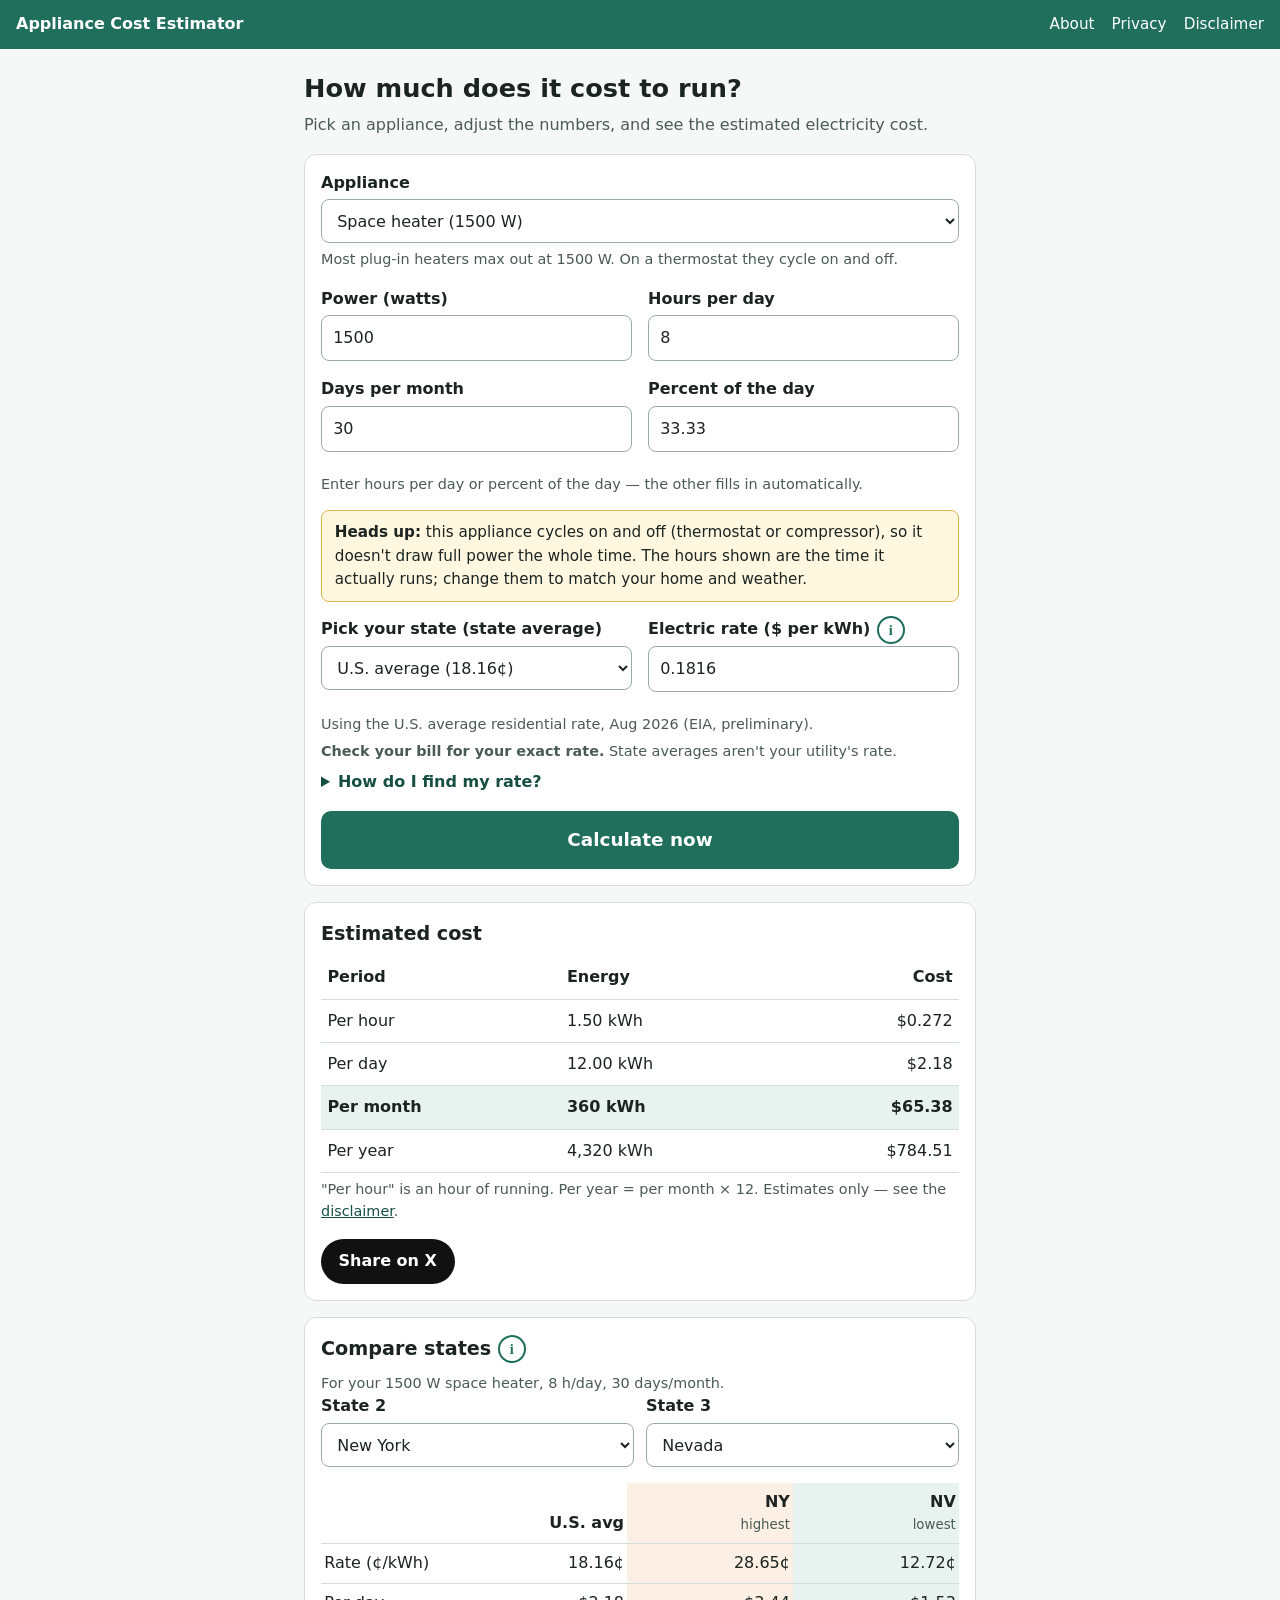
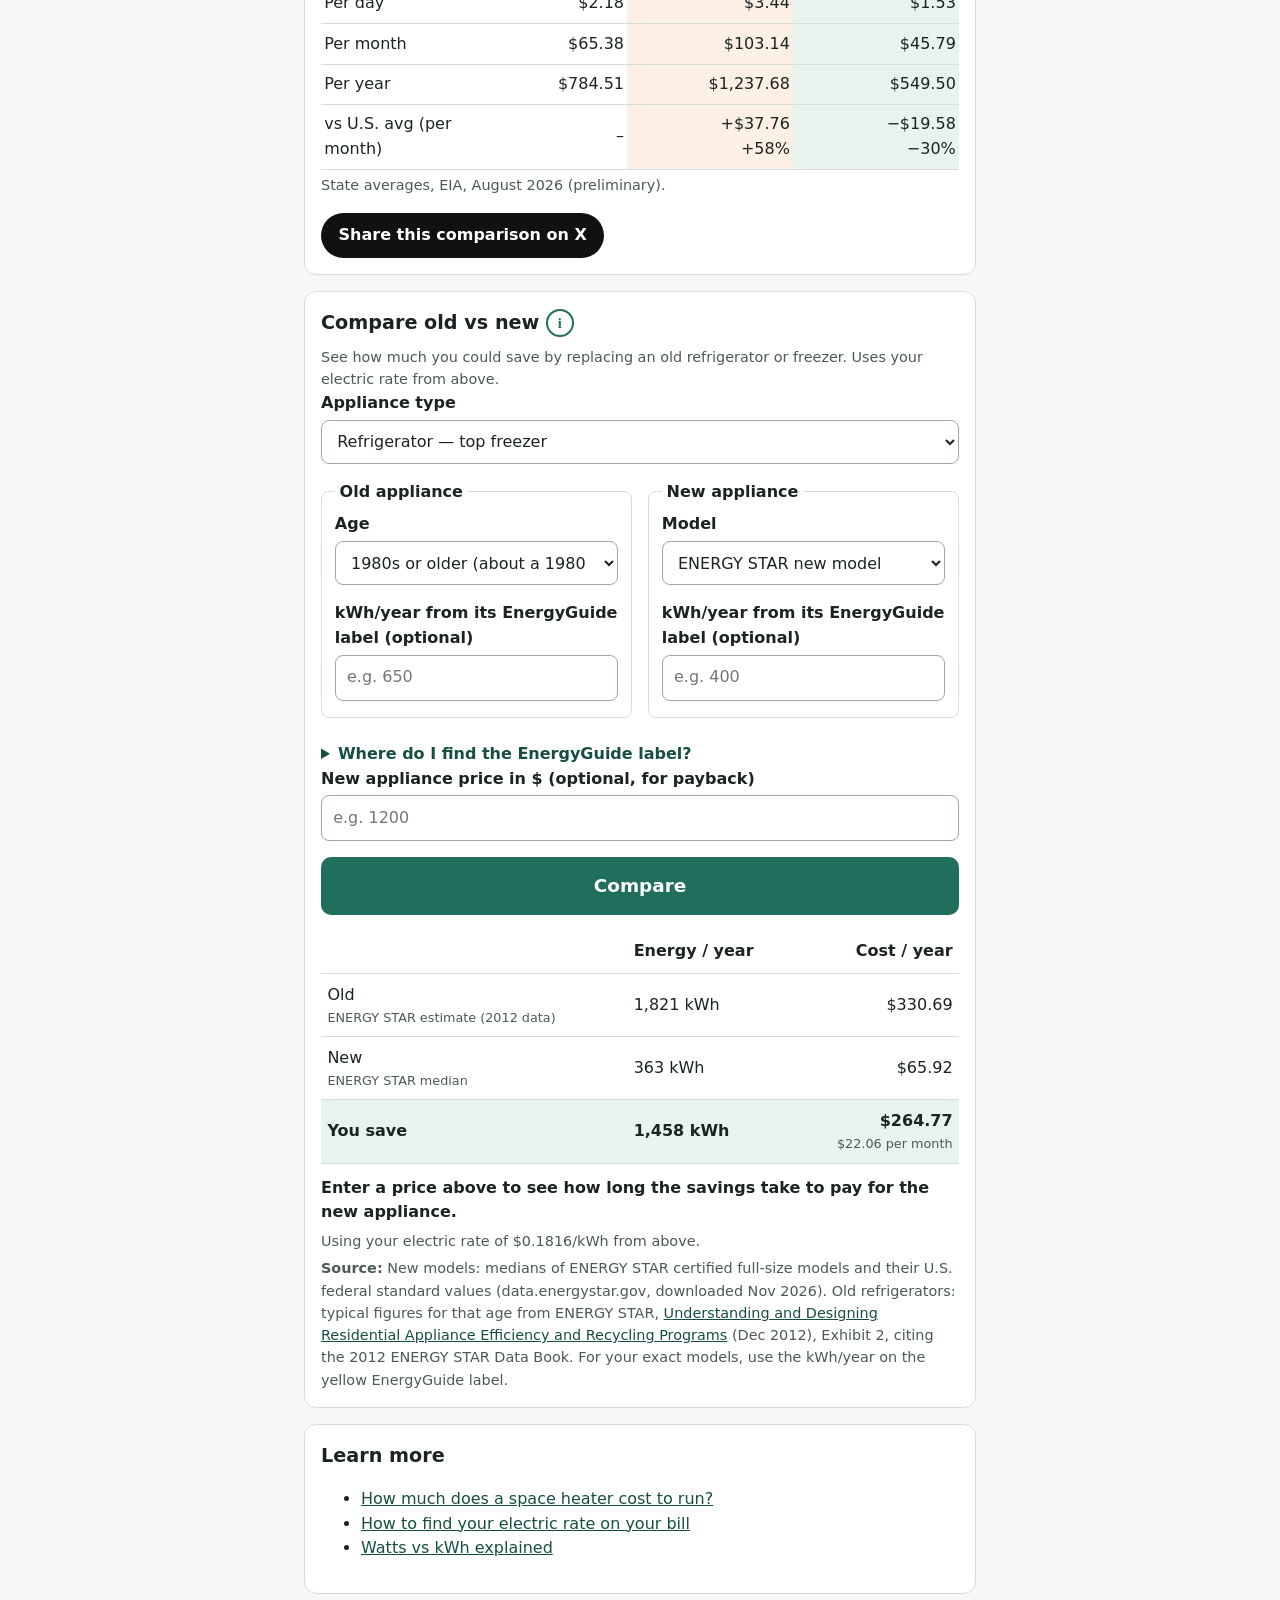
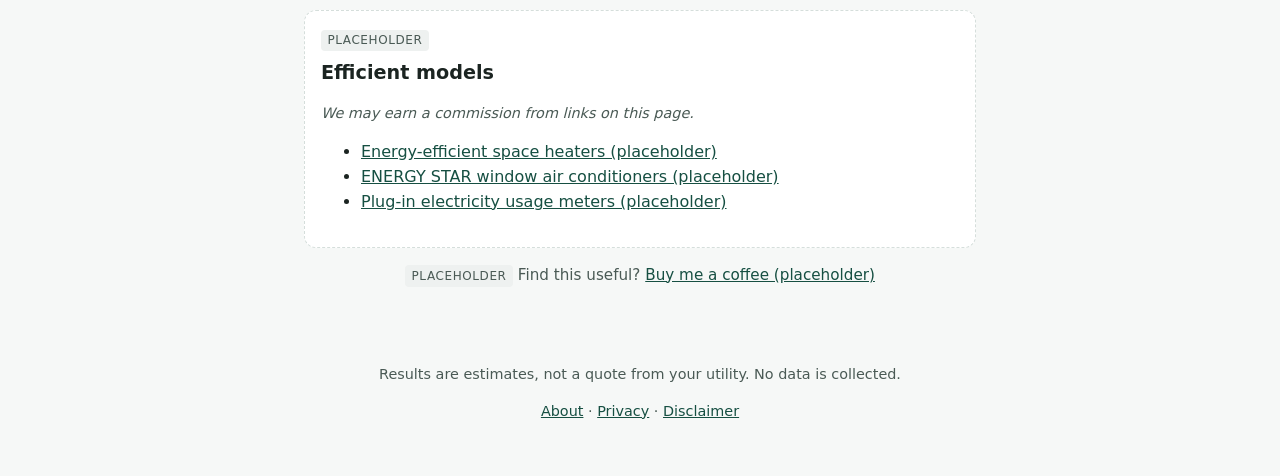
==== commit be3b8dd8: "Add 'Where do these numbers come from?' info popups (ace-v8) Co-Authored-By: bot_apk <apk@cognition." ====
--- a/index.html
+++ b/index.html
@@ -65,7 +65,7 @@
           <select id="state"></select>
         </div>
         <div class="field">
-          <label for="rate">Electric rate ($ per kWh)</label>
+          <div class="label-row"><label for="rate">Electric rate ($ per kWh)</label><button type="button" class="info-btn" aria-label="Where do these numbers come from?" aria-haspopup="dialog">i</button></div>
           <input id="rate" type="number" inputmode="decimal" min="0" step="0.0001" aria-describedby="rate-label rate-check">
         </div>
       </div>
@@ -107,7 +107,7 @@
     </section>
 
     <section id="states" class="card" aria-labelledby="states-heading">
-      <h2 id="states-heading">Compare states</h2>
+      <h2 class="label-row"><span id="states-heading">Compare states</span><button type="button" class="info-btn" aria-label="Where do these numbers come from?" aria-haspopup="dialog">i</button></h2>
       <p id="st-for" class="hint"></p>
       <div class="st-pickers">
         <div class="field">
@@ -130,7 +130,7 @@
     </section>
 
     <section id="compare" class="card" aria-labelledby="compare-heading">
-      <h2 id="compare-heading">Compare old vs new</h2>
+      <h2 class="label-row"><span id="compare-heading">Compare old vs new</span><button type="button" class="info-btn" aria-label="Where do these numbers come from?" aria-haspopup="dialog">i</button></h2>
       <p class="hint">See how much you could save by replacing an old refrigerator or freezer. Uses your electric rate from above.</p>
       <form id="compare-form" novalidate>
         <div class="field">
@@ -228,6 +228,15 @@
     <p><a href="pages/about.html">About</a> · <a href="pages/privacy.html">Privacy</a> · <a href="pages/disclaimer.html">Disclaimer</a></p>
   </footer>
 
+  <dialog id="info-dialog" class="info-dialog" aria-labelledby="info-title">
+    <div class="info-inner">
+      <div class="info-head">
+        <h2 id="info-title"></h2>
+        <button type="button" id="info-close" class="info-close" aria-label="Close">×</button>
+      </div>
+      <ul id="info-list"></ul>
+    </div>
+  </dialog>
   <noscript><p class="error" style="text-align:center">Please turn on JavaScript to use the calculator.</p></noscript>
   <!-- Plain scripts (no modules, no fetch) so the page works when opened directly from a file. Order matters: config first. -->
   <script>
--- a/styles.css
+++ b/styles.css
@@ -100,3 +100,23 @@
 .st-table .st-low { background: #e8f3ef; }
 .st-table .st-high { background: #fcefe3; }
 @media (min-width: 34rem) { .st-table { font-size: 1rem; } }
+
+/* "i" info buttons and popup */
+.label-row { display: flex; align-items: center; gap: .4rem; }
+.label-row label { margin-bottom: 0; }
+div.label-row { margin-bottom: .25rem; }
+.info-btn {
+  flex: none; width: 28px; height: 28px; padding: 0; border-radius: 50%; cursor: pointer;
+  border: 2px solid var(--accent); background: #fff; color: var(--accent); font: 700 .9rem/1 Georgia, serif;
+  position: relative;
+}
+.info-btn::after { content: ""; position: absolute; inset: -8px; } /* 44px tap target */
+.info-dialog { padding: 0; border: 1px solid var(--border); border-radius: 12px; width: min(92vw, 28rem); max-height: 85vh; color: var(--text); }
+.info-dialog::backdrop { background: rgba(0, 0, 0, .4); }
+.info-inner { padding: .9rem 1rem 1rem; }
+.info-head { display: flex; align-items: flex-start; justify-content: space-between; gap: .5rem; }
+.info-head h2 { font-size: 1.05rem; margin: .3rem 0 0; }
+.info-close { flex: none; width: 44px; height: 44px; margin: -.4rem -.5rem 0 0; border: 0; background: none; font-size: 1.6rem; cursor: pointer; color: var(--text); }
+.info-dialog ul { margin: .5rem 0 0; padding-left: 1.1rem; font-size: .95rem; }
+.info-dialog li { margin-bottom: .45rem; }
+div.label-row .info-btn { margin: -3px 0; }
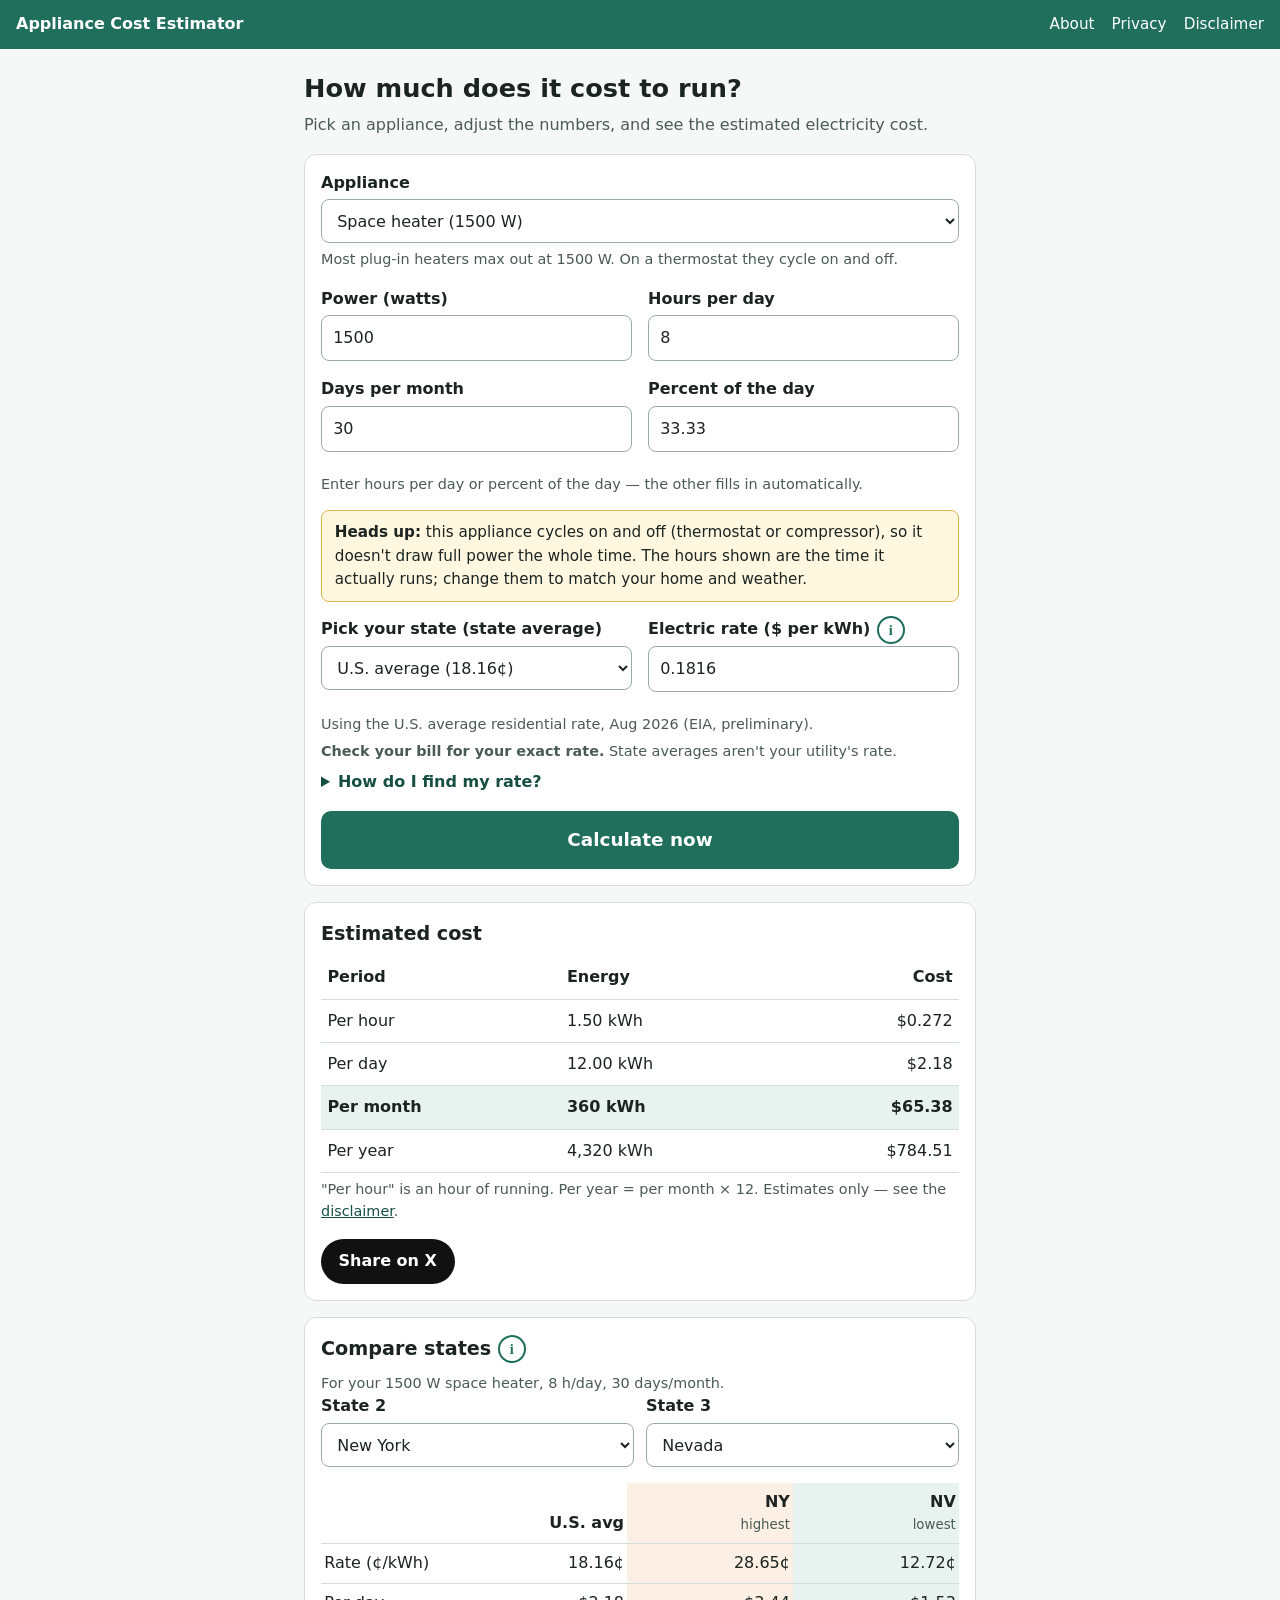
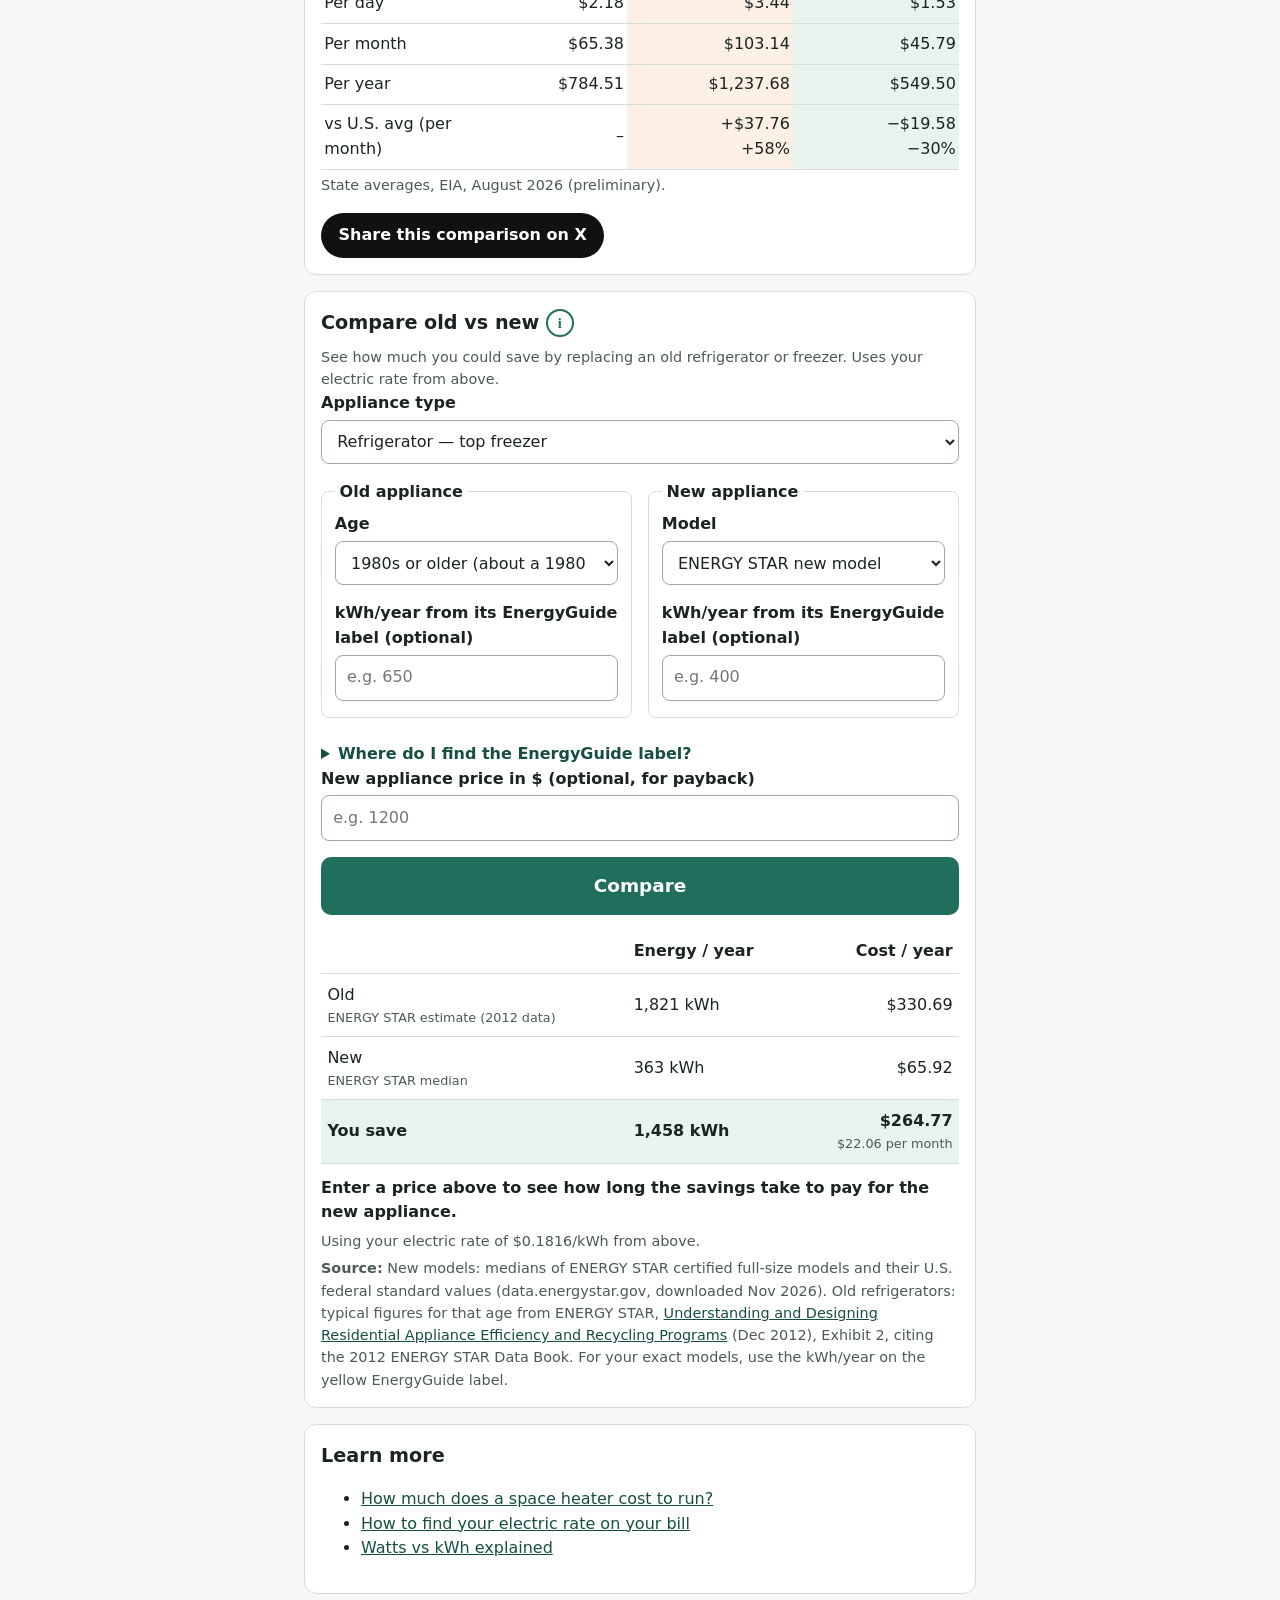
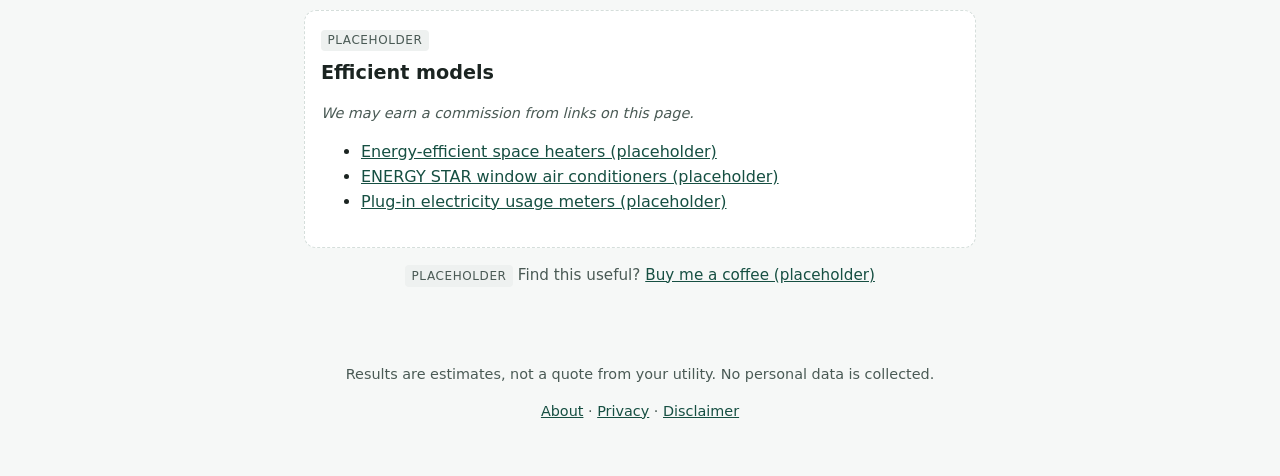
==== commit 21391a82: "Add GoatCounter visit counter and anonymous events; update Privacy; SW ignores counter (ace-v9) Co-A" ====
--- a/index.html
+++ b/index.html
@@ -224,7 +224,7 @@
   </main>
 
   <footer class="site-footer">
-    <p>Results are estimates, not a quote from your utility. No data is collected.</p>
+    <p>Results are estimates, not a quote from your utility. No personal data is collected.</p>
     <p><a href="pages/about.html">About</a> · <a href="pages/privacy.html">Privacy</a> · <a href="pages/disclaimer.html">Disclaimer</a></p>
   </footer>
 
@@ -244,7 +244,7 @@
     window.APP_ERRORS = [];
     window.addEventListener("error", function (e) {
       var t = e.target;
-      if (t && t.tagName === "SCRIPT") {
+      if (t && t.tagName === "SCRIPT" && t.src.indexOf("gc.zgo.at") === -1) {
         window.APP_ERRORS.push("Couldn't load " + t.src.split("/").pop());
       } else if (t === window && e.message && e.message !== "Script error.") {
         window.APP_ERRORS.push((e.filename ? e.filename.split("/").pop() + ": " : "") + e.message);
@@ -272,5 +272,6 @@
       box.scrollIntoView();
     })();
   </script>
+  <script data-goatcounter="https://appliancecost.goatcounter.com/count" async src="https://gc.zgo.at/count.js"></script>
 </body>
 </html>
